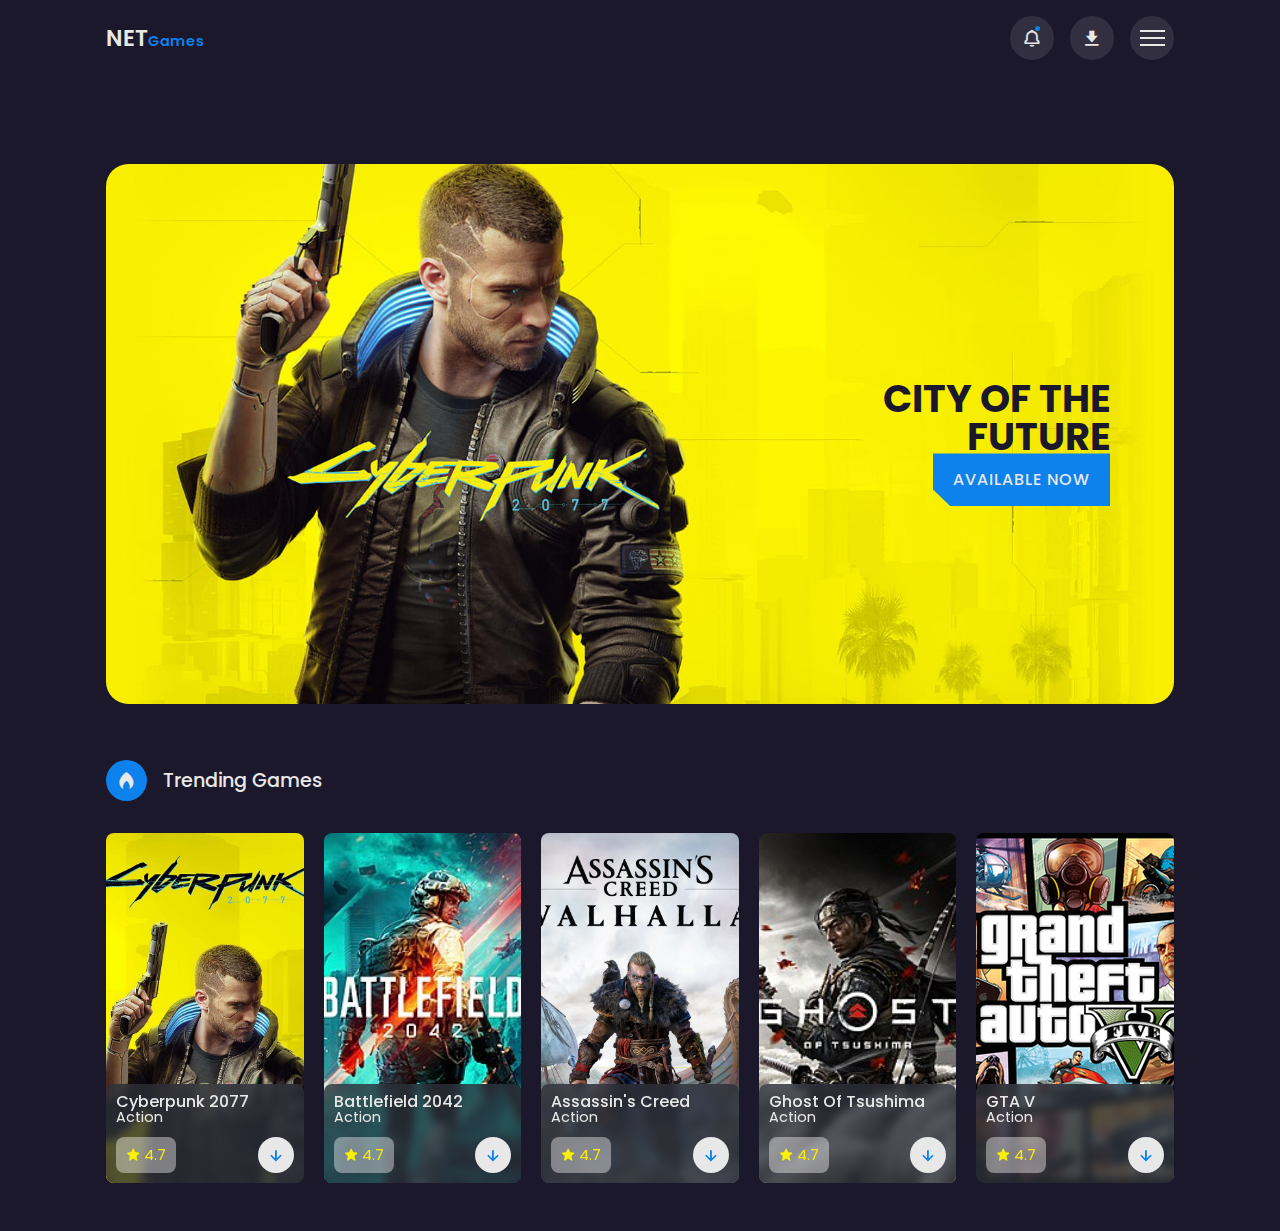
==== index.html @ 721a7709 "first" ====
<!DOCTYPE html>
<html lang="vi">

<head>
    <meta charset="UTF-8">
    <meta name="viewport" content="width=device-width, initial-scale=1.0">
    <!------------- TITLE --------------->
    <title>NETGames</title>

    <!------------- FAVICON  ------------->
    <link rel="shortcut icon" href="./img/favicon.png" type="image/x-icon">

    <!------------- BOX ICON ------------->
    <link href='https://unpkg.com/boxicons@2.1.4/css/boxicons.min.css' rel='stylesheet'>

    <!------------- RESET CSS ------------->
    <link rel="stylesheet" href="./style/reset.css">

    <!------------- STYLE --------------->
    <link rel="stylesheet" href="./style/style.css">
    <!-- SWIPER -->
    <link rel="stylesheet" href="./style/swiper-bundle.min.css">
</head>

<body>
    <!-------------start HEADER --------------->
    <header>
        <nav class="nav container">
            <!-- LOGO -->
            <a href="index.html" class="logo">NET<span>Games</span></a>

            <!-- NAV ICON -->
            <div class="nav-icon">
                <i class="bx bx-bell bx-tada" id="bell-icon"><span></span></i>
                <i class="bx bxs-download"></i>
                <div class="menu-icon">
                    <div class="line1"></div>
                    <div class="line2"></div>
                    <div class="line3"></div>
                </div>
            </div>

            <!-- MENU -->
            <div class="menu">
                <img src="./img/menu.png" alt="">

                <ul class="navbar">
                    <li><a href="#!">Home</a></li>
                    <li><a href="#home">Trending</a></li>
                    <li><a href="#new">New Games</a></li>
                    <li><a href="#action">Action Games</a></li>
                    <li><a href="#contact">Contact</a></li>
                </ul>
            </div>

            <div class="noti">
                <div class="noti_box">
                    <i class="bx bxs-check-circle"></i>
                    <p>Chuc mung, ban da tai game thanh cong</p>
                </div>
                <div class="noti_box noti_box--color">
                    <i class="bx bxs-x-circle"></i>
                    <p>Khong the thay doi</p>
                </div>
            </div>
        </nav>
    </header>
    <!-------------end HEADER --------------->

    <!-------------start HOME SECTION --------------->
    <section class="home container" id="home">
        <img src="img/home.png" alt="">

        <div class="home_text">
            <h1>CITY OF THE <br> FUTURE</h1>
            <a href="#!" class="btn">Available Now</a>
        </div>

    </section>
    <!-------------end HOME SECTION --------------->

    <!-------------start TRENDING SECTIOIN --------------->
    <section class="trending container" id="trending">
        <!-- HEADING -->
        <div class="heading">
            <i class="bx bxs-flame"></i>
            <h2>Trending Games</h2>
        </div>

        <!-- CONTENT -->
        <div class="trending_content swiper">
            <div class="swiper-wrapper">
                <!-- SLIDE 1 -->
                <div class="swiper-slide">
                    <div class="box">
                        <img src="img/trending1.webp" alt="">
                        <div class="box_text">
                            <h2>Cyberpunk 2077</h2>
                            <h3>Action</h3>
                            <div class="rating-download">
                                <div class="rating">
                                    <i class="bx bxs-star"></i>
                                    <span>4.7</span>
                                </div>
                                <a href="#" class="box-btn"><i class="bx bx-down-arrow-alt"></i></a>
                            </div>
                        </div>
                    </div>
                </div>

                <!-- SLIDE 2 -->
                <div class="swiper-slide">
                    <div class="box">
                        <img src="img/trending2.jpg" alt="">
                        <div class="box_text">
                            <h2>Battlefield 2042</h2>
                            <h3>Action</h3>
                            <div class="rating-download">
                                <div class="rating">
                                    <i class="bx bxs-star"></i>
                                    <span>4.7</span>
                                </div>
                                <a href="#" class="box-btn"><i class="bx bx-down-arrow-alt"></i></a>
                            </div>
                        </div>
                    </div>
                </div>

                <!-- SLIDE 3 -->
                <div class="swiper-slide">
                    <div class="box">
                        <img src="img/trending3.jpg" alt="">
                        <div class="box_text">
                            <h2>Assassin's Creed</h2>
                            <h3>Action</h3>
                            <div class="rating-download">
                                <div class="rating">
                                    <i class="bx bxs-star"></i>
                                    <span>4.7</span>
                                </div>
                                <a href="#" class="box-btn"><i class="bx bx-down-arrow-alt"></i></a>
                            </div>
                        </div>
                    </div>
                </div>

                <!-- SLIDE 4 -->
                <div class="swiper-slide">
                    <div class="box">
                        <img src="img/trending4.jpg" alt="">
                        <div class="box_text">
                            <h2>Ghost of Tsushima</h2>
                            <h3>Action</h3>
                            <div class="rating-download">
                                <div class="rating">
                                    <i class="bx bxs-star"></i>
                                    <span>4.7</span>
                                </div>
                                <a href="#" class="box-btn"><i class="bx bx-down-arrow-alt"></i></a>
                            </div>
                        </div>
                    </div>
                </div>

                <!-- SLIDE 5 -->
                <div class="swiper-slide">
                    <div class="box">
                        <img src="img/trending5.png" alt="">
                        <div class="box_text">
                            <h2>GTA V</h2>
                            <h3>Action</h3>
                            <div class="rating-download">
                                <div class="rating">
                                    <i class="bx bxs-star"></i>
                                    <span>4.7</span>
                                </div>
                                <a href="#" class="box-btn"><i class="bx bx-down-arrow-alt"></i></a>
                            </div>
                        </div>
                    </div>
                </div>

                <!-- SLIDE 6 -->
                <div class="swiper-slide">
                    <div class="box">
                        <img src="img/trending6.jpg" alt="">
                        <div class="box_text">
                            <h2>Dying Light 2</h2>
                            <h3>Action</h3>
                            <div class="rating-download">
                                <div class="rating">
                                    <i class="bx bxs-star"></i>
                                    <span>4.7</span>
                                </div>
                                <a href="#" class="box-btn"><i class="bx bx-down-arrow-alt"></i></a>
                            </div>
                        </div>
                    </div>
                </div>


                <!-- SLIDE 7 -->
                <div class="swiper-slide">
                    <div class="box">
                        <img src="img/trending7.png" alt="">
                        <div class="box_text">
                            <h2>Halo Infinite</h2>
                            <h3>Action</h3>
                            <div class="rating-download">
                                <div class="rating">
                                    <i class="bx bxs-star"></i>
                                    <span>4.7</span>
                                </div>
                                <a href="#" class="box-btn"><i class="bx bx-down-arrow-alt"></i></a>
                            </div>
                        </div>
                    </div>
                </div>

                <!-- SLIDE 8 -->
                <div class="swiper-slide">
                    <div class="box">
                        <img src="img/trending8.png" alt="">
                        <div class="box_text">
                            <h2>Resident Evil Village</h2>
                            <h3>Action</h3>
                            <div class="rating-download">
                                <div class="rating">
                                    <i class="bx bxs-star"></i>
                                    <span>4.7</span>
                                </div>
                                <a href="#" class="box-btn"><i class="bx bx-down-arrow-alt"></i></a>
                            </div>
                        </div>
                    </div>
                </div>
            </div>
        </div>
    </section>
    <!-------------end TRENDING SECTIOIN --------------->


    <!-------------start HEADER --------------->
    <!-------------start HEADER --------------->
    <!-------------start HEADER --------------->
    <!-------------start HEADER --------------->
    <!-------------start HEADER --------------->


    <!------------- SCRIPT --------------->
    <script src="./js/swiper-bundle.min.js"></script>
    <script src="./js/main.js"></script>
</body>

</html>
---- style/style.css ----
/*------------------------- FONT -------------------------*/
@import url('https://fonts.googleapis.com/css2?family=Poppins:wght@400;500;600;700&display=swap');

/*------------------------- VARIBLES -------------------------*/
:root {
    --main-color : #0d81ec;
    --dark-color : #1b182b;
    --light-color: #322f40;
    --text-color : hsl(0, 0%, 91%);
}

/*------------------------- ALL ELEMENTS -------------------------*/
* {
    font-family    : "Poppins", sans-serif;
    margin         : 0;
    padding        : 0;
    box-sizing     : border-box;
    outline        : none;
    border         : none;
    text-decoration: none;
    text-transform : capitalize;
    transition     : all 0.2s linear;
    transition     : width none;
}

html {
    overflow-x        : hidden;
    scroll-padding-top: 5rem;
    scroll-behavior   : smooth;
}

/* SELECTION (when user select text) */
::selection {
    color     : var(--text-color);
    background: var(--main-color);
}

/* IMAGE */
img {
    width: 100%;
}

body {
    color     : var(--text-color);
    background: var(--dark-color);

}

/* SECTION */
section {
    padding: 4rem 0 3rem;
}

/*------------------------- CONTAINER -------------------------*/
.container {
    max-width: 66.75rem;
    margin   : auto;
    width    : 100%;
}

/*------------------------- HEADER -------------------------*/
.header {
    position  : fixed;
    top       : 0;
    left      : 0;
    width     : 100%;
    background: var(--dark-color);
    z-index   : 100;
}

/*------------------------- NAV -------------------------*/
.nav {
    display        : flex;
    align-items    : center;
    justify-content: center;
    padding        : 1rem 0;
}

/* LOGO */
.logo {
    font-size     : 1.4rem;
    font-weight   : 600;
    color         : var(--text-color);
    text-transform: uppercase;
    margin        : 0 auto 0 0;
}

.logo span {
    color: var(--main-color);
}

/* NAV ICONS */
.nav-icon {
    display    : flex;
    align-items: center;
    column-gap : 1rem;
}

.nav-icon .bx {
    font-size       : 20px;
    height          : 44px;
    width           : 44px;
    display         : grid;
    place-items     : center;
    color           : var(--text-color);
    background-color: var(--light-color);
    border-radius   : 50%;
    cursor          : pointer;
}

#bell-icon {
    position: relative;
}

/* The dot icon when user have notification */
#bell-icon span {
    content   : '';
    position  : absolute;
    background: var(--main-color);

    width : 5px;
    height: 5px;
    top   : 10px;
    right : 14px;

    border-radius: 50%;

}

/* MENU ICON */
.menu-icon {
    display        : flex;
    flex-direction : column;
    align-items    : center;
    justify-content: center;
    row-gap        : 5px;
    height         : 44px;
    width          : 44px;
    border-radius  : 50%;
    background     : var(--light-color);
    cursor         : pointer;
    z-index        : 200;
    transition     : .3s;
}

.menu-icon div {
    display   : block;
    background: var(--text-color);
    height    : 2px;
    width     : 25px;
    transition: .3s;
}

/* X translate when user click menu icon */
.move .line1 {
    transform: rotate(-45deg) translate(-5px, 5px);
}

.move .line2 {
    opacity: 0;
}

.move .line3 {
    transform: rotate(45deg) translate(-5px, -5px);
}

/* MENU */
.menu {
    position       : fixed;
    left           : 0;
    top            : 0;
    width          : 100%;
    height         : 100vh;
    background     : rgba(0, 0, 14, .9);
    z-index        : 106;
    display        : flex;
    align-items    : center;
    justify-content: space-between;
    transform      : .5s;
    clip-path      : circle(0% at 100% 0%);
}

.menu.active {
    clip-path: circle(144% at 100% 0%);
}

.menu img {
    width: 700px;
}

.menu .navbar {
    display      : grid;
    row-gap      : 1rem;
    text-align   : right;
    padding-right: 2rem;
}

.menu .navbar a {
    font-size  : 1.6rem;
    font-weight: 500;
    color      : var(--text-color);
    transition : .2s;
}

.menu .navbar a:hover {
    border-bottom: 4px solid var(--main-color);
    font-size    : 1.8rem;
}

/* NOTIFICATION */
.noti {
    position     : absolute;
    top          : 10%;
    right        : 12rem;
    background   : var(--light-color);
    width        : 300px;
    height       : 350px;
    border-radius: .5rem;
    padding      : 10px;

    display       : flex;
    flex-direction: column;
    row-gap       : 1rem;

    clip-path: circle(0% at 100% 0%);
}

.noti.active {
    clip-path : circle(144% at 100% 0%);
    transition: .3s;
}

.noti_box {
    display      : flex;
    align-items  : baseline;
    column-gap   : 1rem;
    border-radius: .5rem;
    background   : var(--dark-color);
    padding      : 10px;
}

.noti_box .bx {
    color: #faf102;
}

.noti_box--color {
    background: hsl(0, 0%, 100%, .4);
}

.noti_box--color .bx {
    color: var(--main-color);
}

/*------------------------- HOME SECTION -------------------------*/
.home {
    position       : relative;
    min-height     : 540px;
    display        : flex;
    align-items    : center;
    justify-content: flex-end;
    margin-top     : 5rem;
}

.home img {
    position     : absolute;
    width        : 100%;
    height       : 100%;
    object-fit   : cover;
    border-radius: 1.4rem;
    z-index      : -1;
}

.home_text {
    padding-right: 4rem;
    text-align   : right;
}

.home_text h1 {
    font-size     : 2.4rem;
    text-transform: uppercase;
    color         : var(--dark-color);
    margin-bottom : 1rem;
}

.btn {
    background    : var(--main-color);
    padding       : 15px 20px;
    color         : var(--text-color);
    text-transform: uppercase;
    font-size     : 1rem;
    font-weight   : 500;
    letter-spacing: 1px;

    clip-path: polygon(0 0, 100% 0%, 100% 100%, 10% 100%, 0% 68%);
}

.btn:hover {
    background: var(--light-color);
    transition: .3s all linear;
}


/*------------------------- TRENDING SECTION -------------------------*/
/* HEADING */
.heading {
    display      : flex;
    align-items  : center;
    column-gap   : 1rem;
    margin-bottom: 2rem;
}

.heading .bx {
    font-size    : 1.313rem;
    color        : var(--text-color);
    background   : var(--main-color);
    padding      : 10px;
    border-radius: 5rem;
}

.heading h2 {
    font-size  : 1.2rem;
    font-weight: 500;
}

/* CONTENT */
.box {
    position     : relative;
    width        : 100%;
    height       : 350px;
    border-radius: .5rem;
}

.box img {
    width        : 100%;
    height       : 100%;
    object-fit   : cover;
    border-radius: .5rem;
}

.box_text {
    position: absolute;
    right   : 0;
    left    : 0;
    bottom  : 0;
    padding : 10px;
    background: hsl(227, 14%, 20%, .8);
    backdrop-filter: blur(4px);
    border-radius: .5rem;
}

.box_text h2 {
    font-size: 1rem;
    font-weight: 500;
}

.box_text h3 {
    font-size: .9rem;
    font-weight: 400;
    margin-bottom: .8rem;
}

.rating-download {
    display: flex;
    justify-content: space-between;
}

.rating {
    display: flex;
    align-items: center;
    column-gap: 4px;
    background: hsl(0, 0%, 100%, .4);
    padding: 4px 10px;
    border-radius: .5rem;
}

.rating .bx, span {
    color: #faf102;
    font-size: 0.9rem;
}

.box-btn .bx {
    padding: 8px;
    background-color: var(--text-color);
    border-radius: 5rem;
    color: var(--main-color);
    font-weight: 400;   
    font-size: 1.25rem;
}

.box-btn .bx:hover {
    background-color: var(--dark-color);
}

/*-------------------------  -------------------------*/
/*-------------------------  -------------------------*/
/*-------------------------  -------------------------*/
/*-------------------------  -------------------------*/
/*-------------------------  -------------------------*/
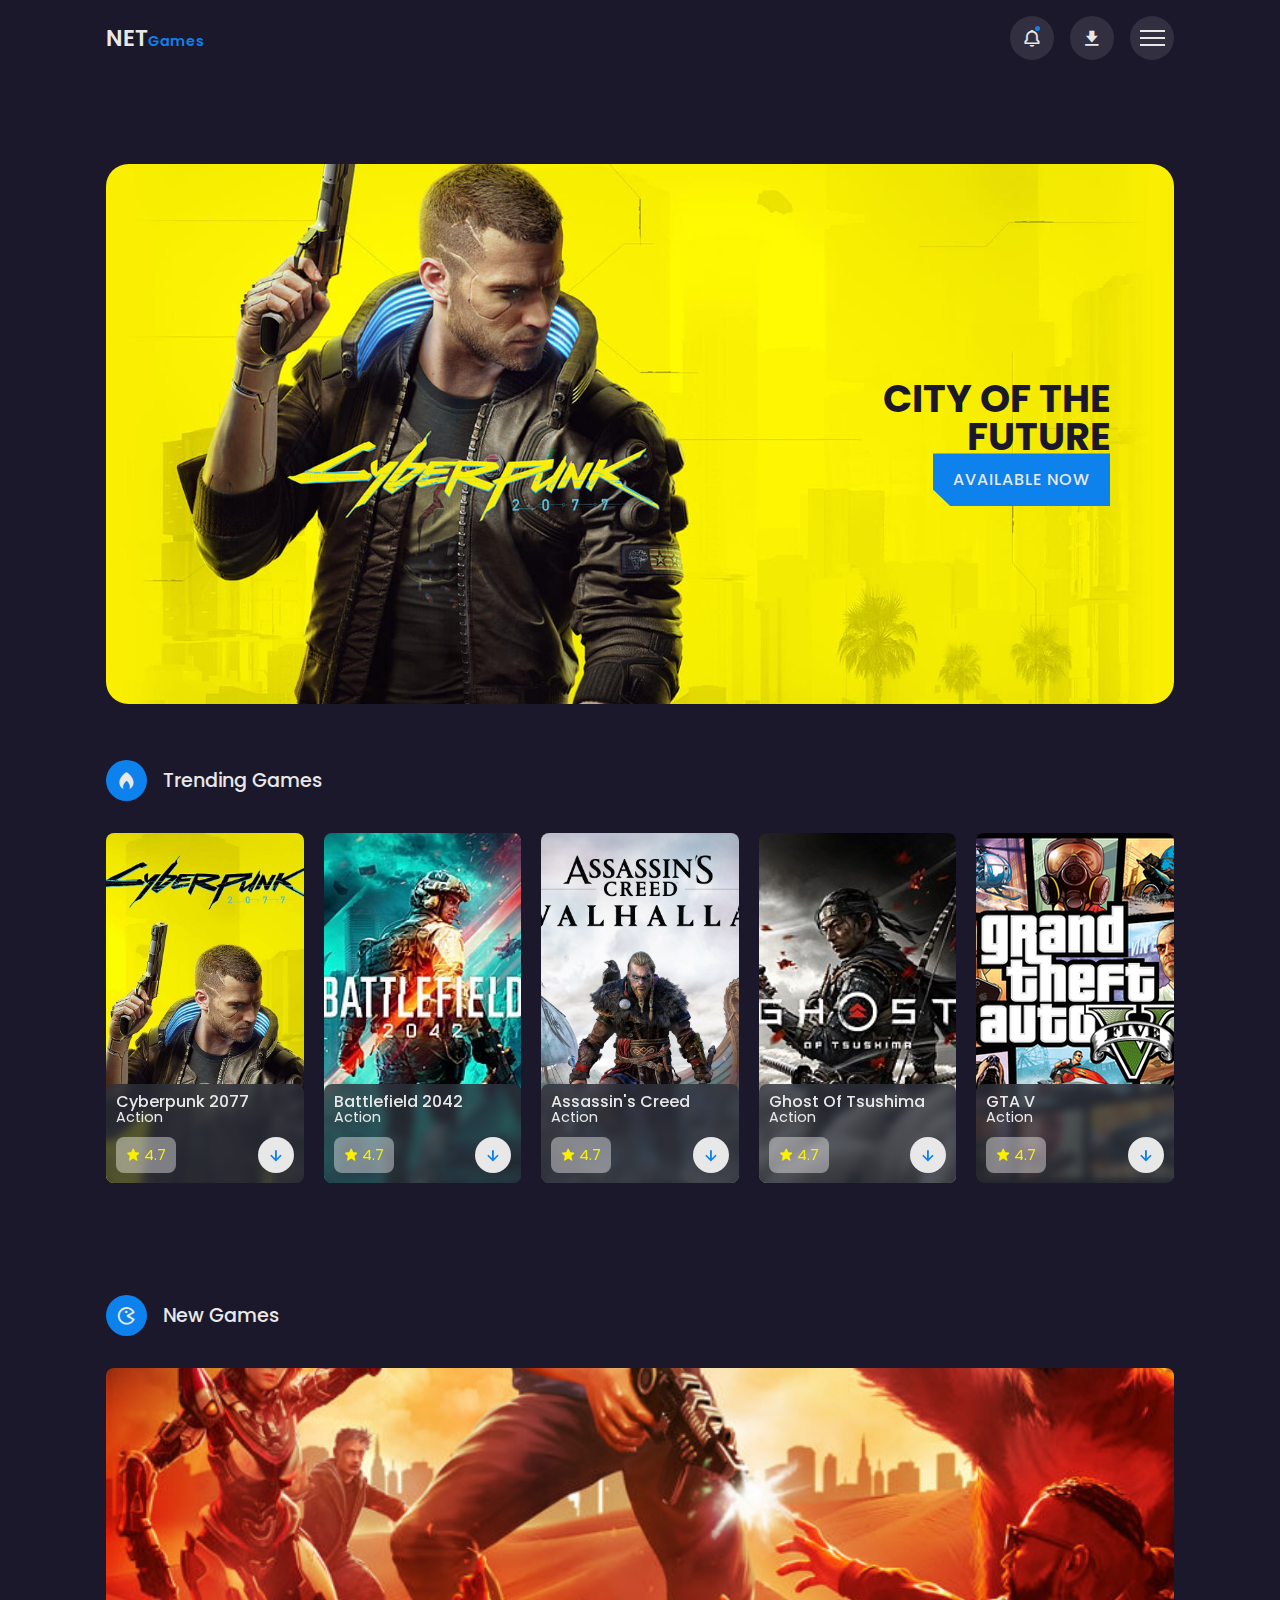
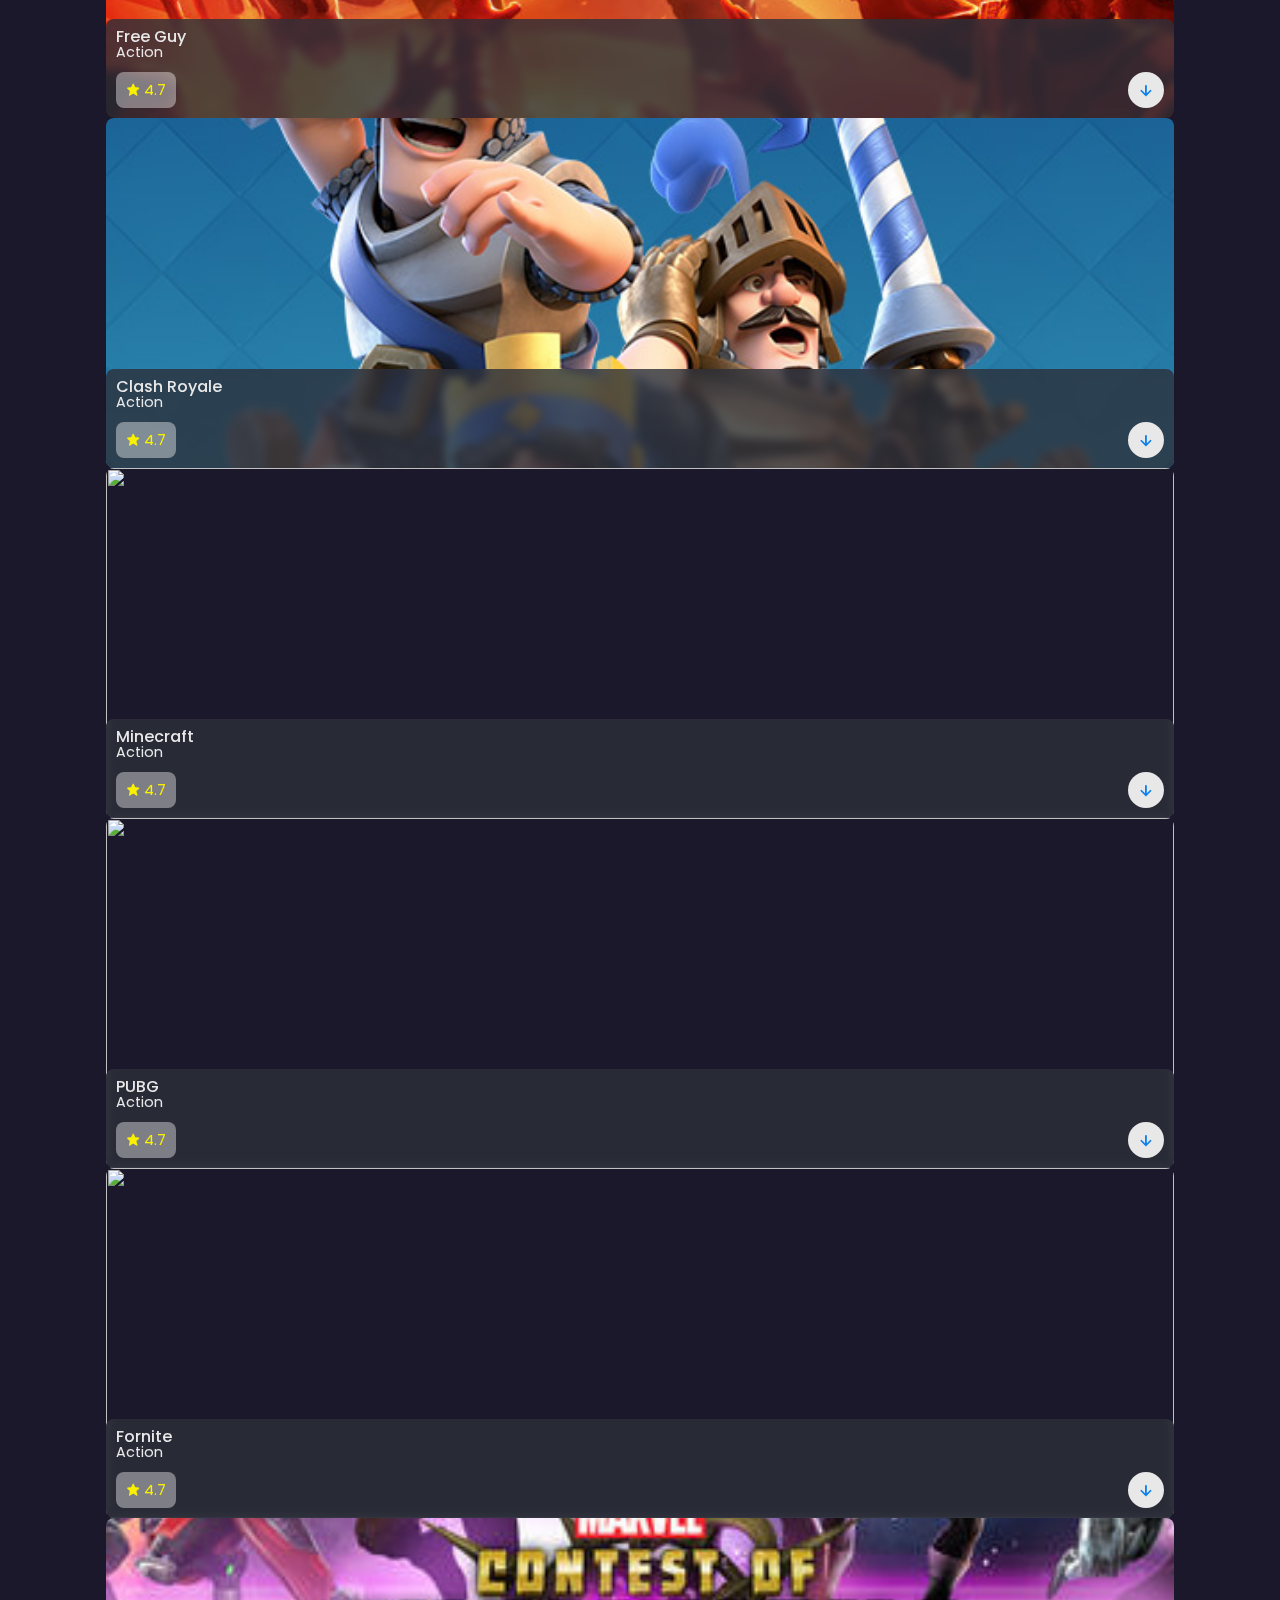
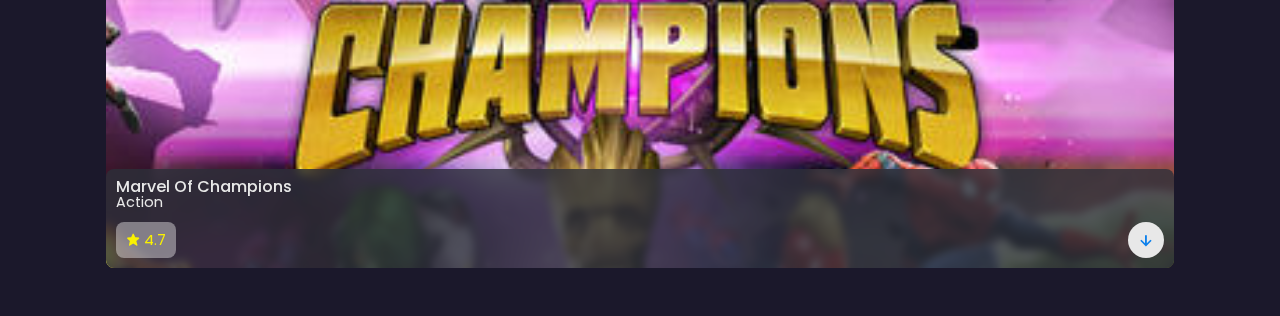
==== commit 6b3dc6eb: "Update index.html" ====
--- a/index.html
+++ b/index.html
@@ -2,24 +2,24 @@
 <html lang="vi">
 
 <head>
-    <meta charset="UTF-8">
-    <meta name="viewport" content="width=device-width, initial-scale=1.0">
+    <meta charset="UTF-8" />
+    <meta name="viewport" content="width=device-width, initial-scale=1.0" />
     <!------------- TITLE --------------->
     <title>NETGames</title>
 
     <!------------- FAVICON  ------------->
-    <link rel="shortcut icon" href="./img/favicon.png" type="image/x-icon">
+    <link rel="shortcut icon" href="./img/favicon.png" type="image/x-icon" />
 
     <!------------- BOX ICON ------------->
-    <link href='https://unpkg.com/boxicons@2.1.4/css/boxicons.min.css' rel='stylesheet'>
+    <link href="https://unpkg.com/boxicons@2.1.4/css/boxicons.min.css" rel="stylesheet" />
 
     <!------------- RESET CSS ------------->
-    <link rel="stylesheet" href="./style/reset.css">
+    <link rel="stylesheet" href="./style/reset.css" />
 
     <!------------- STYLE --------------->
-    <link rel="stylesheet" href="./style/style.css">
+    <link rel="stylesheet" href="./style/style.css" />
     <!-- SWIPER -->
-    <link rel="stylesheet" href="./style/swiper-bundle.min.css">
+    <link rel="stylesheet" href="./style/swiper-bundle.min.css" />
 </head>
 
 <body>
@@ -42,7 +42,7 @@
 
             <!-- MENU -->
             <div class="menu">
-                <img src="./img/menu.png" alt="">
+                <img src="./img/menu.png" alt="" />
 
                 <ul class="navbar">
                     <li><a href="#!">Home</a></li>
@@ -69,13 +69,15 @@
 
     <!-------------start HOME SECTION --------------->
     <section class="home container" id="home">
-        <img src="img/home.png" alt="">
+        <img src="img/home.png" alt="" />
 
         <div class="home_text">
-            <h1>CITY OF THE <br> FUTURE</h1>
+            <h1>
+                CITY OF THE <br />
+                FUTURE
+            </h1>
             <a href="#!" class="btn">Available Now</a>
         </div>
-
     </section>
     <!-------------end HOME SECTION --------------->
 
@@ -93,7 +95,7 @@
                 <!-- SLIDE 1 -->
                 <div class="swiper-slide">
                     <div class="box">
-                        <img src="img/trending1.webp" alt="">
+                        <img src="img/trending1.webp" alt="" />
                         <div class="box_text">
                             <h2>Cyberpunk 2077</h2>
                             <h3>Action</h3>
@@ -111,7 +113,7 @@
                 <!-- SLIDE 2 -->
                 <div class="swiper-slide">
                     <div class="box">
-                        <img src="img/trending2.jpg" alt="">
+                        <img src="img/trending2.jpg" alt="" />
                         <div class="box_text">
                             <h2>Battlefield 2042</h2>
                             <h3>Action</h3>
@@ -129,7 +131,7 @@
                 <!-- SLIDE 3 -->
                 <div class="swiper-slide">
                     <div class="box">
-                        <img src="img/trending3.jpg" alt="">
+                        <img src="img/trending3.jpg" alt="" />
                         <div class="box_text">
                             <h2>Assassin's Creed</h2>
                             <h3>Action</h3>
@@ -147,7 +149,7 @@
                 <!-- SLIDE 4 -->
                 <div class="swiper-slide">
                     <div class="box">
-                        <img src="img/trending4.jpg" alt="">
+                        <img src="img/trending4.jpg" alt="" />
                         <div class="box_text">
                             <h2>Ghost of Tsushima</h2>
                             <h3>Action</h3>
@@ -165,7 +167,7 @@
                 <!-- SLIDE 5 -->
                 <div class="swiper-slide">
                     <div class="box">
-                        <img src="img/trending5.png" alt="">
+                        <img src="img/trending5.png" alt="" />
                         <div class="box_text">
                             <h2>GTA V</h2>
                             <h3>Action</h3>
@@ -183,7 +185,7 @@
                 <!-- SLIDE 6 -->
                 <div class="swiper-slide">
                     <div class="box">
-                        <img src="img/trending6.jpg" alt="">
+                        <img src="img/trending6.jpg" alt="" />
                         <div class="box_text">
                             <h2>Dying Light 2</h2>
                             <h3>Action</h3>
@@ -198,11 +200,10 @@
                     </div>
                 </div>
 
-
                 <!-- SLIDE 7 -->
                 <div class="swiper-slide">
                     <div class="box">
-                        <img src="img/trending7.png" alt="">
+                        <img src="img/trending7.png" alt="" />
                         <div class="box_text">
                             <h2>Halo Infinite</h2>
                             <h3>Action</h3>
@@ -220,7 +221,7 @@
                 <!-- SLIDE 8 -->
                 <div class="swiper-slide">
                     <div class="box">
-                        <img src="img/trending8.png" alt="">
+                        <img src="img/trending8.png" alt="" />
                         <div class="box_text">
                             <h2>Resident Evil Village</h2>
                             <h3>Action</h3>
@@ -237,15 +238,114 @@
             </div>
         </div>
     </section>
+
     <!-------------end TRENDING SECTIOIN --------------->
-
-
-    <!-------------start HEADER --------------->
-    <!-------------start HEADER --------------->
-    <!-------------start HEADER --------------->
-    <!-------------start HEADER --------------->
-    <!-------------start HEADER --------------->
-
+    <!-------------start NEW GAMES SECTION --------------->
+    <section class="new container" id="new">
+        <div class="heading">
+            <i class="bx bx-game"></i>
+            <h2>New Games</h2>
+        </div>
+
+        <div class="new-content">
+            <!-- Box 3 -->
+            <div class="box">
+                <img src="img/new3.jpg" alt="" />
+                <div class="box_text">
+                    <h2>Free Guy</h2>
+                    <h3>Action</h3>
+                    <div class="rating-download">
+                        <div class="rating">
+                            <i class="bx bxs-star"></i>
+                            <span>4.7</span>
+                        </div>
+                        <a href="#" class="box-btn"><i class="bx bx-down-arrow-alt"></i></a>
+                    </div>
+                </div>
+            </div>
+            <!-- Box 4 -->
+            <div class="box">
+                <img src="img/new4.jpg" alt="" />
+                <div class="box_text">
+                    <h2>Clash Royale</h2>
+                    <h3>Action</h3>
+                    <div class="rating-download">
+                        <div class="rating">
+                            <i class="bx bxs-star"></i>
+                            <span>4.7</span>
+                        </div>
+                        <a href="#" class="box-btn"><i class="bx bx-down-arrow-alt"></i></a>
+                    </div>
+                </div>
+            </div>
+            <!-- Box 5 -->
+            <div class="box">
+                <img src="img/new5.jpg" alt="" />
+                <div class="box_text">
+                    <h2>Minecraft</h2>
+                    <h3>Action</h3>
+                    <div class="rating-download">
+                        <div class="rating">
+                            <i class="bx bxs-star"></i>
+                            <span>4.7</span>
+                        </div>
+                        <a href="#" class="box-btn"><i class="bx bx-down-arrow-alt"></i></a>
+                    </div>
+                </div>
+            </div>
+            <!-- Box 6 -->
+            <div class="box">
+                <img src="img/new6.jpg" alt="" />
+                <div class="box_text">
+                    <h2>PUBG</h2>
+                    <h3>Action</h3>
+                    <div class="rating-download">
+                        <div class="rating">
+                            <i class="bx bxs-star"></i>
+                            <span>4.7</span>
+                        </div>
+                        <a href="#" class="box-btn"><i class="bx bx-down-arrow-alt"></i></a>
+                    </div>
+                </div>
+            </div>
+            <!-- Box 7 -->
+            <div class="box">
+                <img src="img/new7.jpg" alt="" />
+                <div class="box_text">
+                    <h2>Fornite</h2>
+                    <h3>Action</h3>
+                    <div class="rating-download">
+                        <div class="rating">
+                            <i class="bx bxs-star"></i>
+                            <span>4.7</span>
+                        </div>
+                        <a href="#" class="box-btn"><i class="bx bx-down-arrow-alt"></i></a>
+                    </div>
+                </div>
+            </div>
+            <!-- Box 8 -->
+            <div class="box">
+                <img src="img/new8.jpg" alt="" />
+                <div class="box_text">
+                    <h2>Marvel of Champions</h2>
+                    <h3>Action</h3>
+                    <div class="rating-download">
+                        <div class="rating">
+                            <i class="bx bxs-star"></i>
+                            <span>4.7</span>
+                        </div>
+                        <a href="#" class="box-btn"><i class="bx bx-down-arrow-alt"></i></a>
+                    </div>
+                </div>
+            </div>
+        </div>
+    </section>
+
+    <!-------------start HEADER --------------->
+    <!-------------start HEADER --------------->
+    <!-------------start HEADER --------------->
+    <!-------------start HEADER --------------->
+    <!-------------start HEADER --------------->
 
     <!------------- SCRIPT --------------->
     <script src="./js/swiper-bundle.min.js"></script>
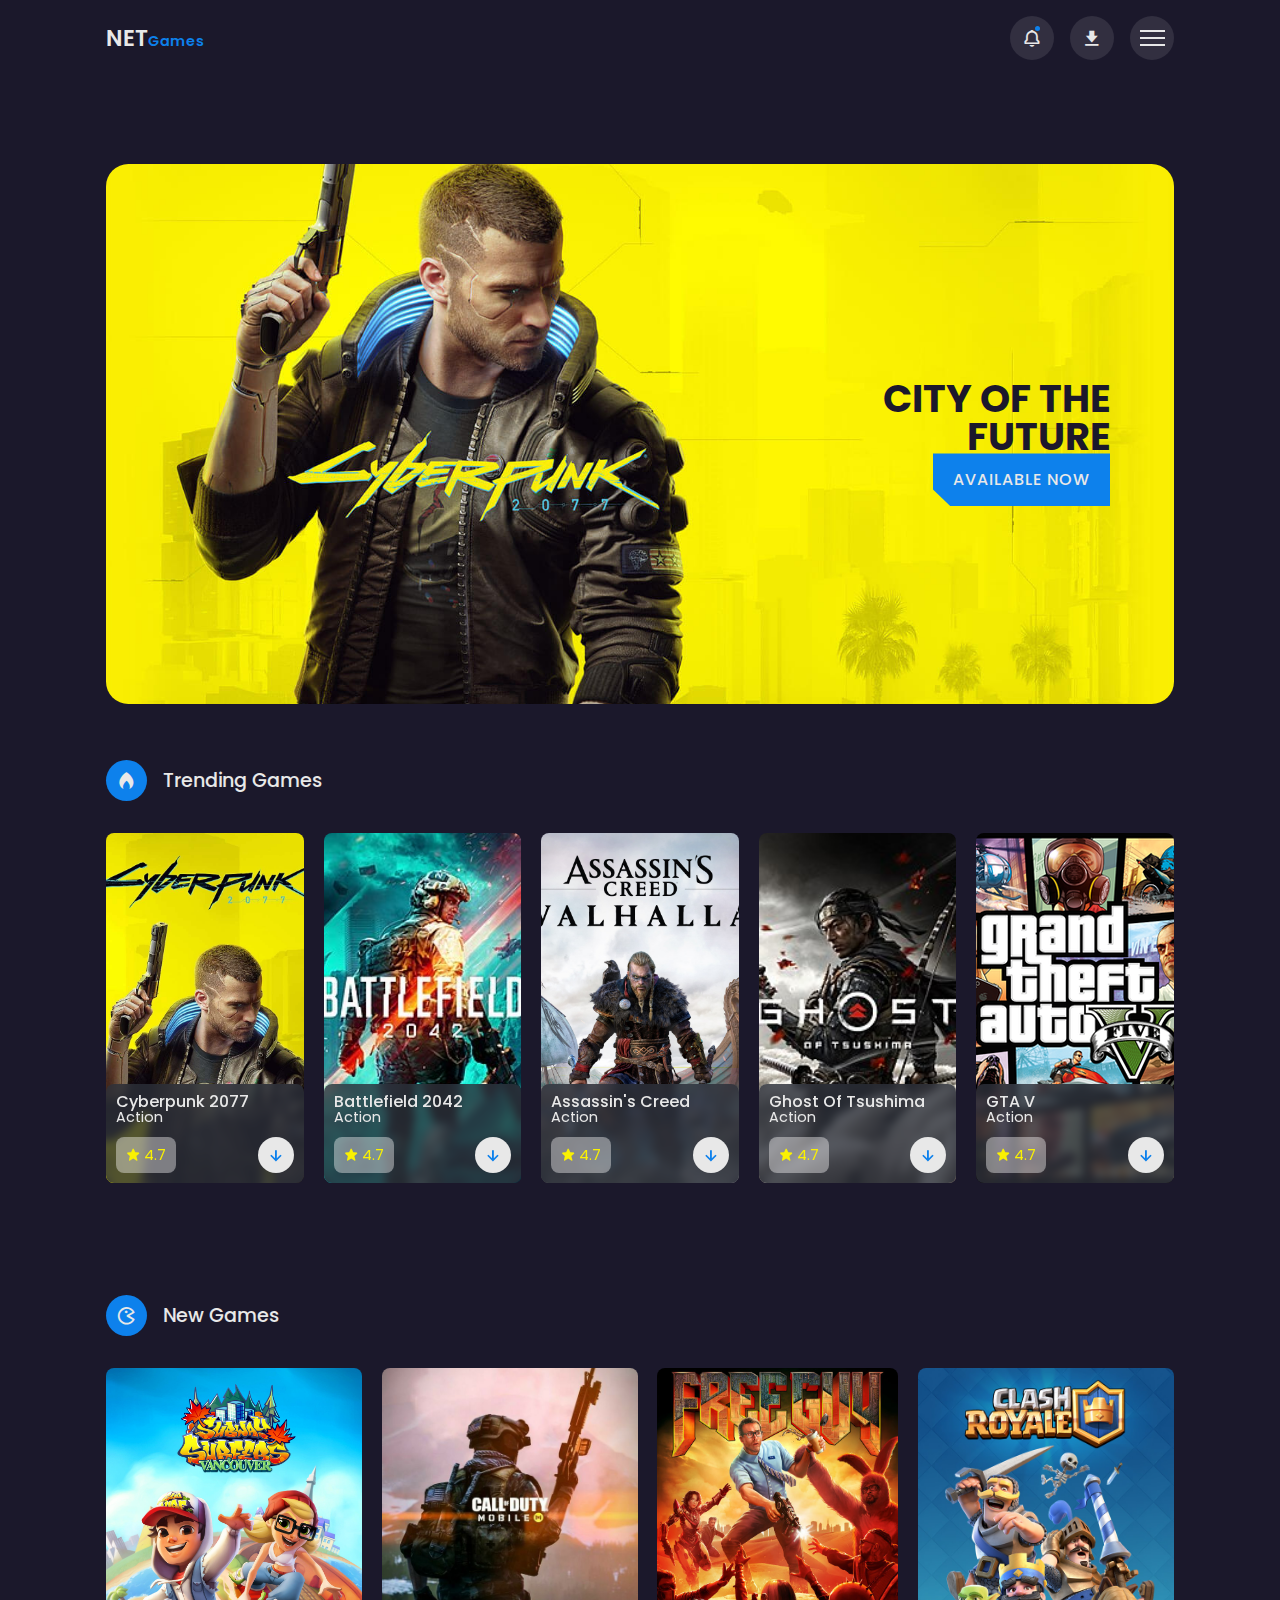
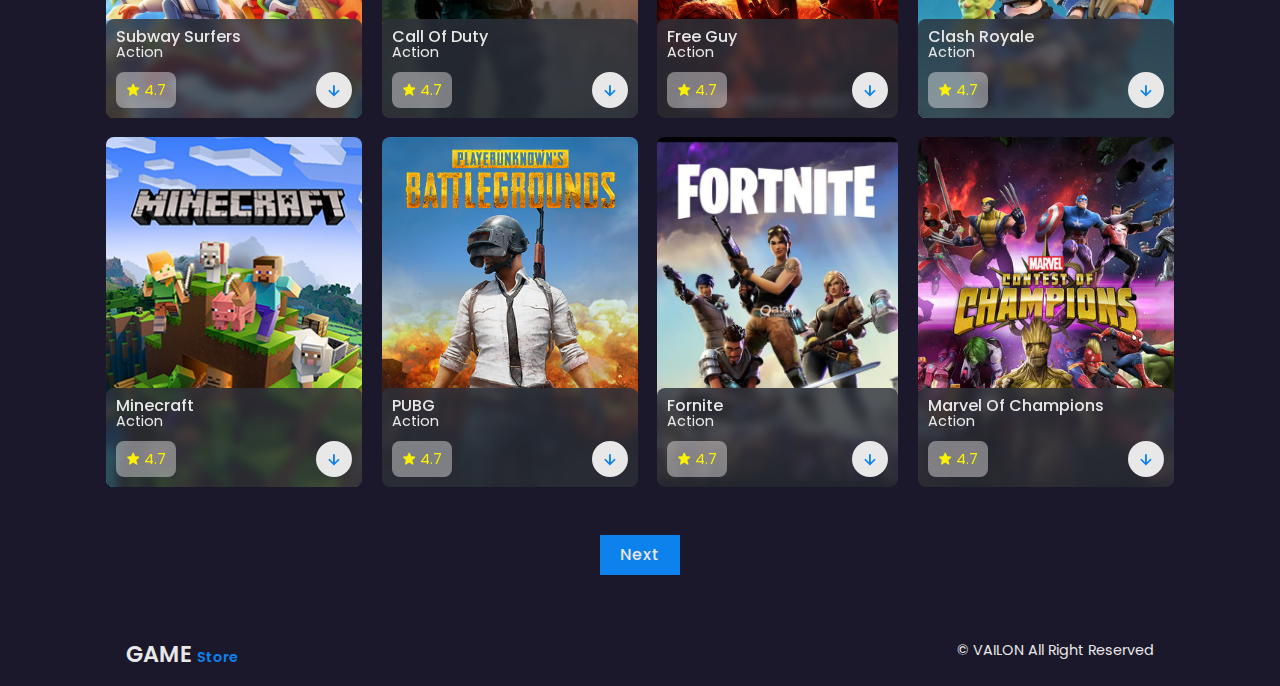
==== commit d3f819d5: "update" ====
--- a/index.html
+++ b/index.html
@@ -1,7 +1,6 @@
 <!DOCTYPE html>
 <html lang="vi">
-
-<head>
+  <head>
     <meta charset="UTF-8" />
     <meta name="viewport" content="width=device-width, initial-scale=1.0" />
     <!------------- TITLE --------------->
@@ -11,7 +10,10 @@
     <link rel="shortcut icon" href="./img/favicon.png" type="image/x-icon" />
 
     <!------------- BOX ICON ------------->
-    <link href="https://unpkg.com/boxicons@2.1.4/css/boxicons.min.css" rel="stylesheet" />
+    <link
+      href="https://unpkg.com/boxicons@2.1.4/css/boxicons.min.css"
+      rel="stylesheet"
+    />
 
     <!------------- RESET CSS ------------->
     <link rel="stylesheet" href="./style/reset.css" />
@@ -20,327 +22,400 @@
     <link rel="stylesheet" href="./style/style.css" />
     <!-- SWIPER -->
     <link rel="stylesheet" href="./style/swiper-bundle.min.css" />
-</head>
-
-<body>
-    <!-------------start HEADER --------------->
+  </head>
+
+  <body>
+    <!-------------start HEADER --------------->
+    <div class="progress">
+        <div class="progress-bar" id="scroll-bar">
+            
+        </div>
+    </div>
     <header>
-        <nav class="nav container">
-            <!-- LOGO -->
-            <a href="index.html" class="logo">NET<span>Games</span></a>
-
-            <!-- NAV ICON -->
-            <div class="nav-icon">
-                <i class="bx bx-bell bx-tada" id="bell-icon"><span></span></i>
-                <i class="bx bxs-download"></i>
-                <div class="menu-icon">
-                    <div class="line1"></div>
-                    <div class="line2"></div>
-                    <div class="line3"></div>
-                </div>
-            </div>
-
-            <!-- MENU -->
-            <div class="menu">
-                <img src="./img/menu.png" alt="" />
-
-                <ul class="navbar">
-                    <li><a href="#!">Home</a></li>
-                    <li><a href="#home">Trending</a></li>
-                    <li><a href="#new">New Games</a></li>
-                    <li><a href="#action">Action Games</a></li>
-                    <li><a href="#contact">Contact</a></li>
-                </ul>
-            </div>
-
-            <div class="noti">
-                <div class="noti_box">
-                    <i class="bx bxs-check-circle"></i>
-                    <p>Chuc mung, ban da tai game thanh cong</p>
-                </div>
-                <div class="noti_box noti_box--color">
-                    <i class="bx bxs-x-circle"></i>
-                    <p>Khong the thay doi</p>
-                </div>
-            </div>
-        </nav>
+      <nav class="nav container">
+        <!-- LOGO -->
+        <a href="index.html" class="logo">NET<span>Games</span></a>
+
+        <!-- NAV ICON -->
+        <div class="nav-icon">
+          <i class="bx bx-bell bx-tada" id="bell-icon"><span></span></i>
+          <i class="bx bxs-download"></i>
+          <div class="menu-icon">
+            <div class="line1"></div>
+            <div class="line2"></div>
+            <div class="line3"></div>
+          </div>
+        </div>
+
+        <!-- MENU -->
+        <div class="menu">
+          <img src="./img/menu.png" alt="" />
+
+          <ul class="navbar">
+            <li><a href="#!">Home</a></li>
+            <li><a href="#home">Trending</a></li>
+            <li><a href="#new">New Games</a></li>
+            <li><a href="#action">Action Games</a></li>
+            <li><a href="#contact">Contact</a></li>
+          </ul>
+        </div>
+
+        <div class="noti">
+          <div class="noti_box">
+            <i class="bx bxs-check-circle"></i>
+            <p>Chuc mung, ban da tai game thanh cong</p>
+          </div>
+          <div class="noti_box noti_box--color">
+            <i class="bx bxs-x-circle"></i>
+            <p>Khong the thay doi</p>
+          </div>
+        </div>
+      </nav>
     </header>
     <!-------------end HEADER --------------->
 
     <!-------------start HOME SECTION --------------->
     <section class="home container" id="home">
-        <img src="img/home.png" alt="" />
-
-        <div class="home_text">
-            <h1>
-                CITY OF THE <br />
-                FUTURE
-            </h1>
-            <a href="#!" class="btn">Available Now</a>
-        </div>
+      <img src="img/home.png" alt="" />
+
+      <div class="home_text">
+        <h1>
+          CITY OF THE <br />
+          FUTURE
+        </h1>
+        <a href="#!" class="btn">Available Now</a>
+      </div>
     </section>
     <!-------------end HOME SECTION --------------->
 
     <!-------------start TRENDING SECTIOIN --------------->
     <section class="trending container" id="trending">
-        <!-- HEADING -->
-        <div class="heading">
-            <i class="bx bxs-flame"></i>
-            <h2>Trending Games</h2>
-        </div>
-
-        <!-- CONTENT -->
-        <div class="trending_content swiper">
-            <div class="swiper-wrapper">
-                <!-- SLIDE 1 -->
-                <div class="swiper-slide">
-                    <div class="box">
-                        <img src="img/trending1.webp" alt="" />
-                        <div class="box_text">
-                            <h2>Cyberpunk 2077</h2>
-                            <h3>Action</h3>
-                            <div class="rating-download">
-                                <div class="rating">
-                                    <i class="bx bxs-star"></i>
-                                    <span>4.7</span>
-                                </div>
-                                <a href="#" class="box-btn"><i class="bx bx-down-arrow-alt"></i></a>
-                            </div>
-                        </div>
-                    </div>
-                </div>
-
-                <!-- SLIDE 2 -->
-                <div class="swiper-slide">
-                    <div class="box">
-                        <img src="img/trending2.jpg" alt="" />
-                        <div class="box_text">
-                            <h2>Battlefield 2042</h2>
-                            <h3>Action</h3>
-                            <div class="rating-download">
-                                <div class="rating">
-                                    <i class="bx bxs-star"></i>
-                                    <span>4.7</span>
-                                </div>
-                                <a href="#" class="box-btn"><i class="bx bx-down-arrow-alt"></i></a>
-                            </div>
-                        </div>
-                    </div>
-                </div>
-
-                <!-- SLIDE 3 -->
-                <div class="swiper-slide">
-                    <div class="box">
-                        <img src="img/trending3.jpg" alt="" />
-                        <div class="box_text">
-                            <h2>Assassin's Creed</h2>
-                            <h3>Action</h3>
-                            <div class="rating-download">
-                                <div class="rating">
-                                    <i class="bx bxs-star"></i>
-                                    <span>4.7</span>
-                                </div>
-                                <a href="#" class="box-btn"><i class="bx bx-down-arrow-alt"></i></a>
-                            </div>
-                        </div>
-                    </div>
-                </div>
-
-                <!-- SLIDE 4 -->
-                <div class="swiper-slide">
-                    <div class="box">
-                        <img src="img/trending4.jpg" alt="" />
-                        <div class="box_text">
-                            <h2>Ghost of Tsushima</h2>
-                            <h3>Action</h3>
-                            <div class="rating-download">
-                                <div class="rating">
-                                    <i class="bx bxs-star"></i>
-                                    <span>4.7</span>
-                                </div>
-                                <a href="#" class="box-btn"><i class="bx bx-down-arrow-alt"></i></a>
-                            </div>
-                        </div>
-                    </div>
-                </div>
-
-                <!-- SLIDE 5 -->
-                <div class="swiper-slide">
-                    <div class="box">
-                        <img src="img/trending5.png" alt="" />
-                        <div class="box_text">
-                            <h2>GTA V</h2>
-                            <h3>Action</h3>
-                            <div class="rating-download">
-                                <div class="rating">
-                                    <i class="bx bxs-star"></i>
-                                    <span>4.7</span>
-                                </div>
-                                <a href="#" class="box-btn"><i class="bx bx-down-arrow-alt"></i></a>
-                            </div>
-                        </div>
-                    </div>
-                </div>
-
-                <!-- SLIDE 6 -->
-                <div class="swiper-slide">
-                    <div class="box">
-                        <img src="img/trending6.jpg" alt="" />
-                        <div class="box_text">
-                            <h2>Dying Light 2</h2>
-                            <h3>Action</h3>
-                            <div class="rating-download">
-                                <div class="rating">
-                                    <i class="bx bxs-star"></i>
-                                    <span>4.7</span>
-                                </div>
-                                <a href="#" class="box-btn"><i class="bx bx-down-arrow-alt"></i></a>
-                            </div>
-                        </div>
-                    </div>
-                </div>
-
-                <!-- SLIDE 7 -->
-                <div class="swiper-slide">
-                    <div class="box">
-                        <img src="img/trending7.png" alt="" />
-                        <div class="box_text">
-                            <h2>Halo Infinite</h2>
-                            <h3>Action</h3>
-                            <div class="rating-download">
-                                <div class="rating">
-                                    <i class="bx bxs-star"></i>
-                                    <span>4.7</span>
-                                </div>
-                                <a href="#" class="box-btn"><i class="bx bx-down-arrow-alt"></i></a>
-                            </div>
-                        </div>
-                    </div>
-                </div>
-
-                <!-- SLIDE 8 -->
-                <div class="swiper-slide">
-                    <div class="box">
-                        <img src="img/trending8.png" alt="" />
-                        <div class="box_text">
-                            <h2>Resident Evil Village</h2>
-                            <h3>Action</h3>
-                            <div class="rating-download">
-                                <div class="rating">
-                                    <i class="bx bxs-star"></i>
-                                    <span>4.7</span>
-                                </div>
-                                <a href="#" class="box-btn"><i class="bx bx-down-arrow-alt"></i></a>
-                            </div>
-                        </div>
-                    </div>
-                </div>
-            </div>
-        </div>
+      <!-- HEADING -->
+      <div class="heading">
+        <i class="bx bxs-flame"></i>
+        <h2>Trending Games</h2>
+      </div>
+
+      <!-- CONTENT -->
+      <div class="trending_content swiper">
+        <div class="swiper-wrapper">
+          <!-- SLIDE 1 -->
+          <div class="swiper-slide">
+            <div class="box">
+              <img src="img/trending1.webp" alt="" />
+              <div class="box_text">
+                <h2>Cyberpunk 2077</h2>
+                <h3>Action</h3>
+                <div class="rating-download">
+                  <div class="rating">
+                    <i class="bx bxs-star"></i>
+                    <span>4.7</span>
+                  </div>
+                  <a href="#" class="box-btn"
+                    ><i class="bx bx-down-arrow-alt"></i
+                  ></a>
+                </div>
+              </div>
+            </div>
+          </div>
+
+          <!-- SLIDE 2 -->
+          <div class="swiper-slide">
+            <div class="box">
+              <img src="img/trending2.jpg" alt="" />
+              <div class="box_text">
+                <h2>Battlefield 2042</h2>
+                <h3>Action</h3>
+                <div class="rating-download">
+                  <div class="rating">
+                    <i class="bx bxs-star"></i>
+                    <span>4.7</span>
+                  </div>
+                  <a href="#" class="box-btn"
+                    ><i class="bx bx-down-arrow-alt"></i
+                  ></a>
+                </div>
+              </div>
+            </div>
+          </div>
+
+          <!-- SLIDE 3 -->
+          <div class="swiper-slide">
+            <div class="box">
+              <img src="img/trending3.jpg" alt="" />
+              <div class="box_text">
+                <h2>Assassin's Creed</h2>
+                <h3>Action</h3>
+                <div class="rating-download">
+                  <div class="rating">
+                    <i class="bx bxs-star"></i>
+                    <span>4.7</span>
+                  </div>
+                  <a href="#" class="box-btn"
+                    ><i class="bx bx-down-arrow-alt"></i
+                  ></a>
+                </div>
+              </div>
+            </div>
+          </div>
+
+          <!-- SLIDE 4 -->
+          <div class="swiper-slide">
+            <div class="box">
+              <img src="img/trending4.jpg" alt="" />
+              <div class="box_text">
+                <h2>Ghost of Tsushima</h2>
+                <h3>Action</h3>
+                <div class="rating-download">
+                  <div class="rating">
+                    <i class="bx bxs-star"></i>
+                    <span>4.7</span>
+                  </div>
+                  <a href="#" class="box-btn"
+                    ><i class="bx bx-down-arrow-alt"></i
+                  ></a>
+                </div>
+              </div>
+            </div>
+          </div>
+
+          <!-- SLIDE 5 -->
+          <div class="swiper-slide">
+            <div class="box">
+              <img src="img/trending5.png" alt="" />
+              <div class="box_text">
+                <h2>GTA V</h2>
+                <h3>Action</h3>
+                <div class="rating-download">
+                  <div class="rating">
+                    <i class="bx bxs-star"></i>
+                    <span>4.7</span>
+                  </div>
+                  <a href="#" class="box-btn"
+                    ><i class="bx bx-down-arrow-alt"></i
+                  ></a>
+                </div>
+              </div>
+            </div>
+          </div>
+
+          <!-- SLIDE 6 -->
+          <div class="swiper-slide">
+            <div class="box">
+              <img src="img/trending6.jpg" alt="" />
+              <div class="box_text">
+                <h2>Dying Light 2</h2>
+                <h3>Action</h3>
+                <div class="rating-download">
+                  <div class="rating">
+                    <i class="bx bxs-star"></i>
+                    <span>4.7</span>
+                  </div>
+                  <a href="#" class="box-btn"
+                    ><i class="bx bx-down-arrow-alt"></i
+                  ></a>
+                </div>
+              </div>
+            </div>
+          </div>
+
+          <!-- SLIDE 7 -->
+          <div class="swiper-slide">
+            <div class="box">
+              <img src="img/trending7.png" alt="" />
+              <div class="box_text">
+                <h2>Halo Infinite</h2>
+                <h3>Action</h3>
+                <div class="rating-download">
+                  <div class="rating">
+                    <i class="bx bxs-star"></i>
+                    <span>4.7</span>
+                  </div>
+                  <a href="#" class="box-btn"
+                    ><i class="bx bx-down-arrow-alt"></i
+                  ></a>
+                </div>
+              </div>
+            </div>
+          </div>
+
+          <!-- SLIDE 8 -->
+          <div class="swiper-slide">
+            <div class="box">
+              <img src="img/trending8.png" alt="" />
+              <div class="box_text">
+                <h2>Resident Evil Village</h2>
+                <h3>Action</h3>
+                <div class="rating-download">
+                  <div class="rating">
+                    <i class="bx bxs-star"></i>
+                    <span>4.7</span>
+                  </div>
+                  <a href="#" class="box-btn"
+                    ><i class="bx bx-down-arrow-alt"></i
+                  ></a>
+                </div>
+              </div>
+            </div>
+          </div>
+        </div>
+      </div>
     </section>
 
     <!-------------end TRENDING SECTIOIN --------------->
     <!-------------start NEW GAMES SECTION --------------->
     <section class="new container" id="new">
-        <div class="heading">
-            <i class="bx bx-game"></i>
-            <h2>New Games</h2>
-        </div>
-
-        <div class="new-content">
-            <!-- Box 3 -->
-            <div class="box">
-                <img src="img/new3.jpg" alt="" />
-                <div class="box_text">
-                    <h2>Free Guy</h2>
-                    <h3>Action</h3>
-                    <div class="rating-download">
-                        <div class="rating">
-                            <i class="bx bxs-star"></i>
-                            <span>4.7</span>
-                        </div>
-                        <a href="#" class="box-btn"><i class="bx bx-down-arrow-alt"></i></a>
-                    </div>
-                </div>
-            </div>
-            <!-- Box 4 -->
-            <div class="box">
-                <img src="img/new4.jpg" alt="" />
-                <div class="box_text">
-                    <h2>Clash Royale</h2>
-                    <h3>Action</h3>
-                    <div class="rating-download">
-                        <div class="rating">
-                            <i class="bx bxs-star"></i>
-                            <span>4.7</span>
-                        </div>
-                        <a href="#" class="box-btn"><i class="bx bx-down-arrow-alt"></i></a>
-                    </div>
-                </div>
-            </div>
-            <!-- Box 5 -->
-            <div class="box">
-                <img src="img/new5.jpg" alt="" />
-                <div class="box_text">
-                    <h2>Minecraft</h2>
-                    <h3>Action</h3>
-                    <div class="rating-download">
-                        <div class="rating">
-                            <i class="bx bxs-star"></i>
-                            <span>4.7</span>
-                        </div>
-                        <a href="#" class="box-btn"><i class="bx bx-down-arrow-alt"></i></a>
-                    </div>
-                </div>
-            </div>
-            <!-- Box 6 -->
-            <div class="box">
-                <img src="img/new6.jpg" alt="" />
-                <div class="box_text">
-                    <h2>PUBG</h2>
-                    <h3>Action</h3>
-                    <div class="rating-download">
-                        <div class="rating">
-                            <i class="bx bxs-star"></i>
-                            <span>4.7</span>
-                        </div>
-                        <a href="#" class="box-btn"><i class="bx bx-down-arrow-alt"></i></a>
-                    </div>
-                </div>
-            </div>
-            <!-- Box 7 -->
-            <div class="box">
-                <img src="img/new7.jpg" alt="" />
-                <div class="box_text">
-                    <h2>Fornite</h2>
-                    <h3>Action</h3>
-                    <div class="rating-download">
-                        <div class="rating">
-                            <i class="bx bxs-star"></i>
-                            <span>4.7</span>
-                        </div>
-                        <a href="#" class="box-btn"><i class="bx bx-down-arrow-alt"></i></a>
-                    </div>
-                </div>
-            </div>
-            <!-- Box 8 -->
-            <div class="box">
-                <img src="img/new8.jpg" alt="" />
-                <div class="box_text">
-                    <h2>Marvel of Champions</h2>
-                    <h3>Action</h3>
-                    <div class="rating-download">
-                        <div class="rating">
-                            <i class="bx bxs-star"></i>
-                            <span>4.7</span>
-                        </div>
-                        <a href="#" class="box-btn"><i class="bx bx-down-arrow-alt"></i></a>
-                    </div>
-                </div>
-            </div>
-        </div>
+      <div class="heading">
+        <i class="bx bx-game"></i>
+        <h2>New Games</h2>
+      </div>
+      <!-- Content -->
+      <div class="new-content">
+        <!-- Box 1 -->
+        <div class="box">
+          <img src="img/new1.jpg" alt="" />
+          <div class="box_text">
+            <h2>Subway Surfers</h2>
+            <h3>Action</h3>
+            <div class="rating-download">
+              <div class="rating">
+                <i class="bx bxs-star"></i>
+                <span>4.7</span>
+              </div>
+              <a href="download.html" class="box-btn"
+                ><i class="bx bx-down-arrow-alt"></i
+              ></a>
+            </div>
+          </div>
+        </div>
+        <!-- Box 2 -->
+        <div class="box">
+          <img src="img/new2.jpg" alt="" />
+          <div class="box_text">
+            <h2>Call of Duty</h2>
+            <h3>Action</h3>
+            <div class="rating-download">
+              <div class="rating">
+                <i class="bx bxs-star"></i>
+                <span>4.7</span>
+              </div>
+              <a href="#" class="box-btn"
+                ><i class="bx bx-down-arrow-alt"></i
+              ></a>
+            </div>
+          </div>
+        </div>
+        <!-- Box 3 -->
+        <div class="box">
+          <img src="img/new3.jpg" alt="" />
+          <div class="box_text">
+            <h2>Free Guy</h2>
+            <h3>Action</h3>
+            <div class="rating-download">
+              <div class="rating">
+                <i class="bx bxs-star"></i>
+                <span>4.7</span>
+              </div>
+              <a href="#" class="box-btn"
+                ><i class="bx bx-down-arrow-alt"></i
+              ></a>
+            </div>
+          </div>
+        </div>
+        <!-- Box 4 -->
+        <div class="box">
+          <img src="img/new4.jpg" alt="" />
+          <div class="box_text">
+            <h2>Clash Royale</h2>
+            <h3>Action</h3>
+            <div class="rating-download">
+              <div class="rating">
+                <i class="bx bxs-star"></i>
+                <span>4.7</span>
+              </div>
+              <a href="#" class="box-btn"
+                ><i class="bx bx-down-arrow-alt"></i
+              ></a>
+            </div>
+          </div>
+        </div>
+        <!-- Box 5 -->
+        <div class="box">
+          <img src="img/new5.png" alt="" />
+          <div class="box_text">
+            <h2>Minecraft</h2>
+            <h3>Action</h3>
+            <div class="rating-download">
+              <div class="rating">
+                <i class="bx bxs-star"></i>
+                <span>4.7</span>
+              </div>
+              <a href="#" class="box-btn"
+                ><i class="bx bx-down-arrow-alt"></i
+              ></a>
+            </div>
+          </div>
+        </div>
+        <!-- Box 6 -->
+        <div class="box">
+          <img src="img/new6.png" alt="" />
+          <div class="box_text">
+            <h2>PUBG</h2>
+            <h3>Action</h3>
+            <div class="rating-download">
+              <div class="rating">
+                <i class="bx bxs-star"></i>
+                <span>4.7</span>
+              </div>
+              <a href="#" class="box-btn"
+                ><i class="bx bx-down-arrow-alt"></i
+              ></a>
+            </div>
+          </div>
+        </div>
+        <!-- Box 7 -->
+        <div class="box">
+          <img src="img/new7.png" alt="" />
+          <div class="box_text">
+            <h2>Fornite</h2>
+            <h3>Action</h3>
+            <div class="rating-download">
+              <div class="rating">
+                <i class="bx bxs-star"></i>
+                <span>4.7</span>
+              </div>
+              <a href="#" class="box-btn"
+                ><i class="bx bx-down-arrow-alt"></i
+              ></a>
+            </div>
+          </div>
+        </div>
+        <!-- Box 8 -->
+        <div class="box">
+          <img src="img/new8.jpg" alt="" />
+          <div class="box_text">
+            <h2>Marvel of Champions</h2>
+            <h3>Action</h3>
+            <div class="rating-download">
+              <div class="rating">
+                <i class="bx bxs-star"></i>
+                <span>4.7</span>
+              </div>
+              <a href="#" class="box-btn"
+                ><i class="bx bx-down-arrow-alt"></i
+              ></a>
+            </div>
+          </div>
+        </div>
+      </div>
+      <div class="next-page">
+        <a href="">Next</a>
+      </div>
     </section>
-
+    <div class="copyright container">
+      <a href="#" class="logo">Game <span>Store</span></a>
+      <p>&#169; VAILON All Right Reserved</p>
+    </div>
     <!-------------start HEADER --------------->
     <!-------------start HEADER --------------->
     <!-------------start HEADER --------------->
@@ -350,6 +425,5 @@
     <!------------- SCRIPT --------------->
     <script src="./js/swiper-bundle.min.js"></script>
     <script src="./js/main.js"></script>
-</body>
-
-</html>+  </body>
+</html>
--- a/style/style.css
+++ b/style/style.css
@@ -1,398 +1,635 @@
 /*------------------------- FONT -------------------------*/
-@import url('https://fonts.googleapis.com/css2?family=Poppins:wght@400;500;600;700&display=swap');
+@import url("https://fonts.googleapis.com/css2?family=Poppins:wght@400;500;600;700&display=swap");
 
 /*------------------------- VARIBLES -------------------------*/
 :root {
-    --main-color : #0d81ec;
-    --dark-color : #1b182b;
-    --light-color: #322f40;
-    --text-color : hsl(0, 0%, 91%);
+  --main-color: #0d81ec;
+  --dark-color: #1b182b;
+  --light-color: #322f40;
+  --text-color: hsl(0, 0%, 91%);
 }
 
 /*------------------------- ALL ELEMENTS -------------------------*/
 * {
-    font-family    : "Poppins", sans-serif;
-    margin         : 0;
-    padding        : 0;
-    box-sizing     : border-box;
-    outline        : none;
-    border         : none;
-    text-decoration: none;
-    text-transform : capitalize;
-    transition     : all 0.2s linear;
-    transition     : width none;
+  font-family: "Poppins", sans-serif;
+  margin: 0;
+  padding: 0;
+  box-sizing: border-box;
+  outline: none;
+  border: none;
+  text-decoration: none;
+  text-transform: capitalize;
+  transition: all 0.2s linear;
+  transition: width none;
 }
 
 html {
-    overflow-x        : hidden;
-    scroll-padding-top: 5rem;
-    scroll-behavior   : smooth;
+  overflow-x: hidden;
+  scroll-padding-top: 5rem;
+  scroll-behavior: smooth;
 }
 
 /* SELECTION (when user select text) */
 ::selection {
-    color     : var(--text-color);
-    background: var(--main-color);
+  color: var(--text-color);
+  background: var(--main-color);
 }
 
 /* IMAGE */
 img {
-    width: 100%;
+  width: 100%;
 }
 
 body {
-    color     : var(--text-color);
-    background: var(--dark-color);
-
+  color: var(--text-color);
+  background: var(--dark-color);
 }
 
 /* SECTION */
 section {
-    padding: 4rem 0 3rem;
+  padding: 4rem 0 3rem;
 }
 
 /*------------------------- CONTAINER -------------------------*/
 .container {
-    max-width: 66.75rem;
-    margin   : auto;
-    width    : 100%;
+  max-width: 66.75rem;
+  margin: auto;
+  width: 100%;
 }
 
 /*------------------------- HEADER -------------------------*/
 .header {
-    position  : fixed;
-    top       : 0;
-    left      : 0;
-    width     : 100%;
-    background: var(--dark-color);
-    z-index   : 100;
+  position: fixed;
+  top: 0;
+  left: 0;
+  width: 100%;
+  background: var(--dark-color);
+  z-index: 100;
 }
 
 /*------------------------- NAV -------------------------*/
 .nav {
-    display        : flex;
-    align-items    : center;
-    justify-content: center;
-    padding        : 1rem 0;
+  display: flex;
+  align-items: center;
+  justify-content: center;
+  padding: 1rem 0;
 }
 
 /* LOGO */
 .logo {
-    font-size     : 1.4rem;
-    font-weight   : 600;
-    color         : var(--text-color);
-    text-transform: uppercase;
-    margin        : 0 auto 0 0;
+  font-size: 1.4rem;
+  font-weight: 600;
+  color: var(--text-color);
+  text-transform: uppercase;
+  margin: 0 auto 0 0;
 }
 
 .logo span {
-    color: var(--main-color);
+  color: var(--main-color);
 }
 
 /* NAV ICONS */
 .nav-icon {
-    display    : flex;
-    align-items: center;
-    column-gap : 1rem;
+  display: flex;
+  align-items: center;
+  column-gap: 1rem;
 }
 
 .nav-icon .bx {
-    font-size       : 20px;
-    height          : 44px;
-    width           : 44px;
-    display         : grid;
-    place-items     : center;
-    color           : var(--text-color);
-    background-color: var(--light-color);
-    border-radius   : 50%;
-    cursor          : pointer;
+  font-size: 20px;
+  height: 44px;
+  width: 44px;
+  display: grid;
+  place-items: center;
+  color: var(--text-color);
+  background-color: var(--light-color);
+  border-radius: 50%;
+  cursor: pointer;
 }
 
 #bell-icon {
-    position: relative;
+  position: relative;
 }
 
 /* The dot icon when user have notification */
 #bell-icon span {
-    content   : '';
-    position  : absolute;
-    background: var(--main-color);
-
-    width : 5px;
-    height: 5px;
-    top   : 10px;
-    right : 14px;
-
-    border-radius: 50%;
-
+  content: "";
+  position: absolute;
+  background: var(--main-color);
+
+  width: 5px;
+  height: 5px;
+  top: 10px;
+  right: 14px;
+
+  border-radius: 50%;
 }
 
 /* MENU ICON */
 .menu-icon {
-    display        : flex;
-    flex-direction : column;
-    align-items    : center;
-    justify-content: center;
-    row-gap        : 5px;
-    height         : 44px;
-    width          : 44px;
-    border-radius  : 50%;
-    background     : var(--light-color);
-    cursor         : pointer;
-    z-index        : 200;
-    transition     : .3s;
+  display: flex;
+  flex-direction: column;
+  align-items: center;
+  justify-content: center;
+  row-gap: 5px;
+  height: 44px;
+  width: 44px;
+  border-radius: 50%;
+  background: var(--light-color);
+  cursor: pointer;
+  z-index: 200;
+  transition: 0.3s;
 }
 
 .menu-icon div {
-    display   : block;
-    background: var(--text-color);
-    height    : 2px;
-    width     : 25px;
-    transition: .3s;
+  display: block;
+  background: var(--text-color);
+  height: 2px;
+  width: 25px;
+  transition: 0.3s;
 }
 
 /* X translate when user click menu icon */
 .move .line1 {
-    transform: rotate(-45deg) translate(-5px, 5px);
+  transform: rotate(-45deg) translate(-5px, 5px);
 }
 
 .move .line2 {
-    opacity: 0;
+  opacity: 0;
 }
 
 .move .line3 {
-    transform: rotate(45deg) translate(-5px, -5px);
+  transform: rotate(45deg) translate(-5px, -5px);
 }
 
 /* MENU */
 .menu {
-    position       : fixed;
-    left           : 0;
-    top            : 0;
-    width          : 100%;
-    height         : 100vh;
-    background     : rgba(0, 0, 14, .9);
-    z-index        : 106;
-    display        : flex;
-    align-items    : center;
-    justify-content: space-between;
-    transform      : .5s;
-    clip-path      : circle(0% at 100% 0%);
+  position: fixed;
+  left: 0;
+  top: 0;
+  width: 100%;
+  height: 100vh;
+  background: rgba(0, 0, 14, 0.9);
+  z-index: 106;
+  display: flex;
+  align-items: center;
+  justify-content: space-between;
+  transform: 0.5s;
+  clip-path: circle(0% at 100% 0%);
 }
 
 .menu.active {
-    clip-path: circle(144% at 100% 0%);
+  clip-path: circle(144% at 100% 0%);
 }
 
 .menu img {
-    width: 700px;
+  width: 700px;
 }
 
 .menu .navbar {
-    display      : grid;
-    row-gap      : 1rem;
-    text-align   : right;
-    padding-right: 2rem;
+  display: grid;
+  row-gap: 1rem;
+  text-align: right;
+  padding-right: 2rem;
 }
 
 .menu .navbar a {
-    font-size  : 1.6rem;
-    font-weight: 500;
-    color      : var(--text-color);
-    transition : .2s;
+  font-size: 1.6rem;
+  font-weight: 500;
+  color: var(--text-color);
+  transition: 0.2s;
 }
 
 .menu .navbar a:hover {
-    border-bottom: 4px solid var(--main-color);
-    font-size    : 1.8rem;
+  border-bottom: 4px solid var(--main-color);
+  font-size: 1.8rem;
 }
 
 /* NOTIFICATION */
 .noti {
-    position     : absolute;
-    top          : 10%;
-    right        : 12rem;
-    background   : var(--light-color);
-    width        : 300px;
-    height       : 350px;
-    border-radius: .5rem;
-    padding      : 10px;
-
-    display       : flex;
-    flex-direction: column;
-    row-gap       : 1rem;
-
-    clip-path: circle(0% at 100% 0%);
+  position: absolute;
+  top: 10%;
+  right: 12rem;
+  background: var(--light-color);
+  width: 300px;
+  height: 350px;
+  border-radius: 0.5rem;
+  padding: 10px;
+
+  display: flex;
+  flex-direction: column;
+  row-gap: 1rem;
+
+  clip-path: circle(0% at 100% 0%);
 }
 
 .noti.active {
-    clip-path : circle(144% at 100% 0%);
-    transition: .3s;
+  clip-path: circle(144% at 100% 0%);
+  transition: 0.3s;
 }
 
 .noti_box {
-    display      : flex;
-    align-items  : baseline;
-    column-gap   : 1rem;
-    border-radius: .5rem;
-    background   : var(--dark-color);
-    padding      : 10px;
+  display: flex;
+  align-items: baseline;
+  column-gap: 1rem;
+  border-radius: 0.5rem;
+  background: var(--dark-color);
+  padding: 10px;
 }
 
 .noti_box .bx {
-    color: #faf102;
+  color: #faf102;
 }
 
 .noti_box--color {
-    background: hsl(0, 0%, 100%, .4);
+  background: hsl(0, 0%, 100%, 0.4);
 }
 
 .noti_box--color .bx {
-    color: var(--main-color);
+  color: var(--main-color);
 }
 
 /*------------------------- HOME SECTION -------------------------*/
 .home {
-    position       : relative;
-    min-height     : 540px;
-    display        : flex;
-    align-items    : center;
-    justify-content: flex-end;
-    margin-top     : 5rem;
+  position: relative;
+  min-height: 540px;
+  display: flex;
+  align-items: center;
+  justify-content: flex-end;
+  margin-top: 5rem;
 }
 
 .home img {
-    position     : absolute;
-    width        : 100%;
-    height       : 100%;
-    object-fit   : cover;
-    border-radius: 1.4rem;
-    z-index      : -1;
+  position: absolute;
+  width: 100%;
+  height: 100%;
+  object-fit: cover;
+  border-radius: 1.4rem;
+  z-index: -1;
 }
 
 .home_text {
-    padding-right: 4rem;
-    text-align   : right;
+  padding-right: 4rem;
+  text-align: right;
 }
 
 .home_text h1 {
-    font-size     : 2.4rem;
-    text-transform: uppercase;
-    color         : var(--dark-color);
-    margin-bottom : 1rem;
+  font-size: 2.4rem;
+  text-transform: uppercase;
+  color: var(--dark-color);
+  margin-bottom: 1rem;
 }
 
 .btn {
-    background    : var(--main-color);
-    padding       : 15px 20px;
-    color         : var(--text-color);
-    text-transform: uppercase;
-    font-size     : 1rem;
-    font-weight   : 500;
-    letter-spacing: 1px;
-
-    clip-path: polygon(0 0, 100% 0%, 100% 100%, 10% 100%, 0% 68%);
+  background: var(--main-color);
+  padding: 15px 20px;
+  color: var(--text-color);
+  text-transform: uppercase;
+  font-size: 1rem;
+  font-weight: 500;
+  letter-spacing: 1px;
+
+  clip-path: polygon(0 0, 100% 0%, 100% 100%, 10% 100%, 0% 68%);
 }
 
 .btn:hover {
-    background: var(--light-color);
-    transition: .3s all linear;
-}
-
+  background: var(--light-color);
+  transition: 0.3s all linear;
+}
 
 /*------------------------- TRENDING SECTION -------------------------*/
 /* HEADING */
 .heading {
-    display      : flex;
-    align-items  : center;
-    column-gap   : 1rem;
-    margin-bottom: 2rem;
+  display: flex;
+  align-items: center;
+  column-gap: 1rem;
+  margin-bottom: 2rem;
 }
 
 .heading .bx {
-    font-size    : 1.313rem;
-    color        : var(--text-color);
-    background   : var(--main-color);
-    padding      : 10px;
-    border-radius: 5rem;
+  font-size: 1.313rem;
+  color: var(--text-color);
+  background: var(--main-color);
+  padding: 10px;
+  border-radius: 5rem;
 }
 
 .heading h2 {
-    font-size  : 1.2rem;
-    font-weight: 500;
+  font-size: 1.2rem;
+  font-weight: 500;
 }
 
 /* CONTENT */
 .box {
-    position     : relative;
-    width        : 100%;
-    height       : 350px;
-    border-radius: .5rem;
+  position: relative;
+  width: 100%;
+  height: 350px;
+  border-radius: 0.5rem;
 }
 
 .box img {
-    width        : 100%;
-    height       : 100%;
-    object-fit   : cover;
-    border-radius: .5rem;
+  width: 100%;
+  height: 100%;
+  object-fit: cover;
+  border-radius: 0.5rem;
 }
 
 .box_text {
-    position: absolute;
-    right   : 0;
-    left    : 0;
-    bottom  : 0;
-    padding : 10px;
-    background: hsl(227, 14%, 20%, .8);
-    backdrop-filter: blur(4px);
-    border-radius: .5rem;
+  position: absolute;
+  right: 0;
+  left: 0;
+  bottom: 0;
+  padding: 10px;
+  background: hsl(227, 14%, 20%, 0.8);
+  backdrop-filter: blur(4px);
+  border-radius: 0.5rem;
 }
 
 .box_text h2 {
-    font-size: 1rem;
-    font-weight: 500;
+  font-size: 1rem;
+  font-weight: 500;
 }
 
 .box_text h3 {
-    font-size: .9rem;
-    font-weight: 400;
-    margin-bottom: .8rem;
+  font-size: 0.9rem;
+  font-weight: 400;
+  margin-bottom: 0.8rem;
 }
 
 .rating-download {
-    display: flex;
-    justify-content: space-between;
+  display: flex;
+  justify-content: space-between;
 }
 
 .rating {
-    display: flex;
+  display: flex;
+  align-items: center;
+  column-gap: 4px;
+  background: hsl(0, 0%, 100%, 0.4);
+  padding: 4px 10px;
+  border-radius: 0.5rem;
+}
+
+.rating .bx,
+span {
+  color: #faf102;
+  font-size: 0.9rem;
+}
+
+.box-btn .bx {
+  padding: 8px;
+  background-color: var(--text-color);
+  border-radius: 5rem;
+  color: var(--main-color);
+  font-weight: 400;
+  font-size: 1.25rem;
+}
+
+.box-btn .bx:hover {
+  background-color: var(--dark-color);
+}
+/* New contanet */
+.new-content {
+  display: grid;
+  grid-template-columns: repeat(auto-fit, minmax(240px, auto));
+  gap: 1.2rem;
+}
+.next-page {
+  display: flex;
+  justify-content: center;
+  align-items: center;
+  margin-top: 3rem;
+}
+.next-page a {
+  background: var(--main-color);
+  padding: 12px 20px;
+  color: var(--text-color);
+  letter-spacing: 1px;
+  font-weight: 500;
+}
+.next-page a :hover {
+  background: var(--light-color);
+  transition: 0.3s all linear;
+}
+.copyright {
+  display: flex;
+  justify-content: center;
+  padding: 20px;
+}
+.copyright p {
+  font-size: 0.9rem;
+  color: var(--text-color);
+}
+.video-container video {
+  width: 100%;
+  aspect-ratio: 16/9;
+}
+.video-container {
+  margin-top: 5rem;
+}
+.about {
+  margin-top: 2rem;
+}
+.about h2 {
+  display: inline-flex;
+  font-size: 14px;
+  font-weight: 500;
+  border-bottom: 4px solid var(--main-color);
+}
+.about p {
+  font-size: 0.938rem;
+  margin: 1rem;
+  text-align: justify;
+}
+.screenshots h2 {
+  display: inline-flex;
+  font-size: 14px;
+  font-weight: 500;
+  border-bottom: 4px solid var(--main-color);
+  margin: 1.6rem 0;
+}
+.screenshots-content {
+  display: grid;
+  grid-template-columns: repeat(autofit, minmax(250px, auto));
+  gap: 10px;
+  justify-content: center;
+  max-width: 800px;
+  margin: auto;
+  width: 100%;
+}
+.screenshots-content img {
+  width: 100%;
+  height: 440px;
+  object-fit: cover;
+}
+.download {
+  max-width: 800px;
+  margin: auto;
+  width: 100%;
+  display: grid;
+  justify-content: center;
+  margin-top: 2rem;
+}
+.download h2 {
+  text-align: center;
+  font-size: 1.4rem;
+  font-weight: 1.6rem 0;
+}
+.download-links {
+  display: grid;
+  grid-template-columns: repeat(3, 1fr);
+  gap: 10px;
+  margin-bottom: 2rem;
+}
+.download-link {
+  text-align: center;
+  background: var(--main-color);
+  padding: 12px 20px;
+  color: var(--text-color);
+  letter-spacing: 1px;
+  font-weight: 500;
+}
+.download-links a:hover {
+  background: var(--light-color);
+  transition: 0.3s all linear;
+}
+/*------------------------- Display Block for default scroll bar -------------------------*/
+html::-webkit-scrollbar {
+  display: none;
+}
+/* Custom Scroll Bar */
+.progress {
+  position: fixed;
+  top: 0;
+  left: 0;
+  height: 4px;
+  z-index: 300;
+  width: 100%;
+}
+.progress-bar {
+  height: 4px;
+  background: var(--main-color);
+  width: 0%;
+}
+/*------------------------- Making Responsive -------------------------*/
+@media (max-width: 1080px) {
+  .container {
+    margin: 0 auto;
+    max-width: 90%;
+  }
+  .nav {
+    padding: 10px 0;
+  }
+  .notification {
+    right: 4rem;
+  }
+  .menu img {
+    width: 500px;
+  }
+  section {
+    padding: 3rem 0 2rem;
+  }
+  .home {
+    min-height: 440px;
+    margin-top: 4rem !important;
+  }
+  .home img {
+    border-radius: 1rem;
+  }
+  .new-content {
+    grid-template-columns: repeat(auto-fit, minmax(200px, auto));
+  }
+}
+@media (max-width: 774px) {
+  .notification {
+    right: 1rem;
+  }
+  .menu img {
+    width: 400px;
+  }
+  .home {
+    min-height: 300px;
+  }
+  .home-text h1 {
+    font-size: 2rem;
+  }
+  .btn {
+    background: var(--main-color);
+    padding: 12px 17px;
+  }
+  .screenshots-content {
+    grid-template-columns: repeat(auto-fit, minmax(250px, auto));
+  }
+}
+@media (max-width: 560px) {
+  .menu img {
+    display: none;
+  }
+  .menu {
+    justify-content: flex-end;
+  }
+  .nav {
+    padding: 8px 0;
+  }
+  .nav-icons .bx,
+  .menu-icon {
+    height: 40px;
+    width: 40px;
+  }
+  .home {
+    min-height: 240px;
+  }
+  .home-text {
+    padding-right: 1rem;
+  }
+  p {
+    font-size: 0.875rem;
+  }
+  .download-links {
+    grid-template-columns: 1fr;
+  }
+}
+@media (max-width: 360px) {
+  .logo {
+    font-size: 1.2rem;
+  }
+  .navbar a {
+    font-size: 1.3rem;
+  }
+  .navbar a:hover {
+    font-size: 1.4rem;
+  }
+  .notification {
+    width: 270px;
+  }
+  .home {
+    min-height: 214px;
+  }
+  .home-text h1 {
+    font-size: 1.4px;
+  }
+  .heading .bx {
+    padding: 8px;
+  }
+  .heading h2 {
+    font-size: 1.1rem;
+  }
+  .box {
+    height: 420px;
+  }
+  .copyright {
+    flex-direction: column;
     align-items: center;
-    column-gap: 4px;
-    background: hsl(0, 0%, 100%, .4);
-    padding: 4px 10px;
-    border-radius: .5rem;
-}
-
-.rating .bx, span {
-    color: #faf102;
-    font-size: 0.9rem;
-}
-
-.box-btn .bx {
-    padding: 8px;
-    background-color: var(--text-color);
-    border-radius: 5rem;
-    color: var(--main-color);
-    font-weight: 400;   
-    font-size: 1.25rem;
-}
-
-.box-btn .bx:hover {
-    background-color: var(--dark-color);
-}
-
+    row-gap: 1rem;
+  }
+  .copyright .logo {
+    margin: 0;
+  }
+  .about h2,
+  .screenshots h2 {
+    font-size: 1.2rem;
+  }
+}
 /*-------------------------  -------------------------*/
 /*-------------------------  -------------------------*/
 /*-------------------------  -------------------------*/
-/*-------------------------  -------------------------*/
-/*-------------------------  -------------------------*/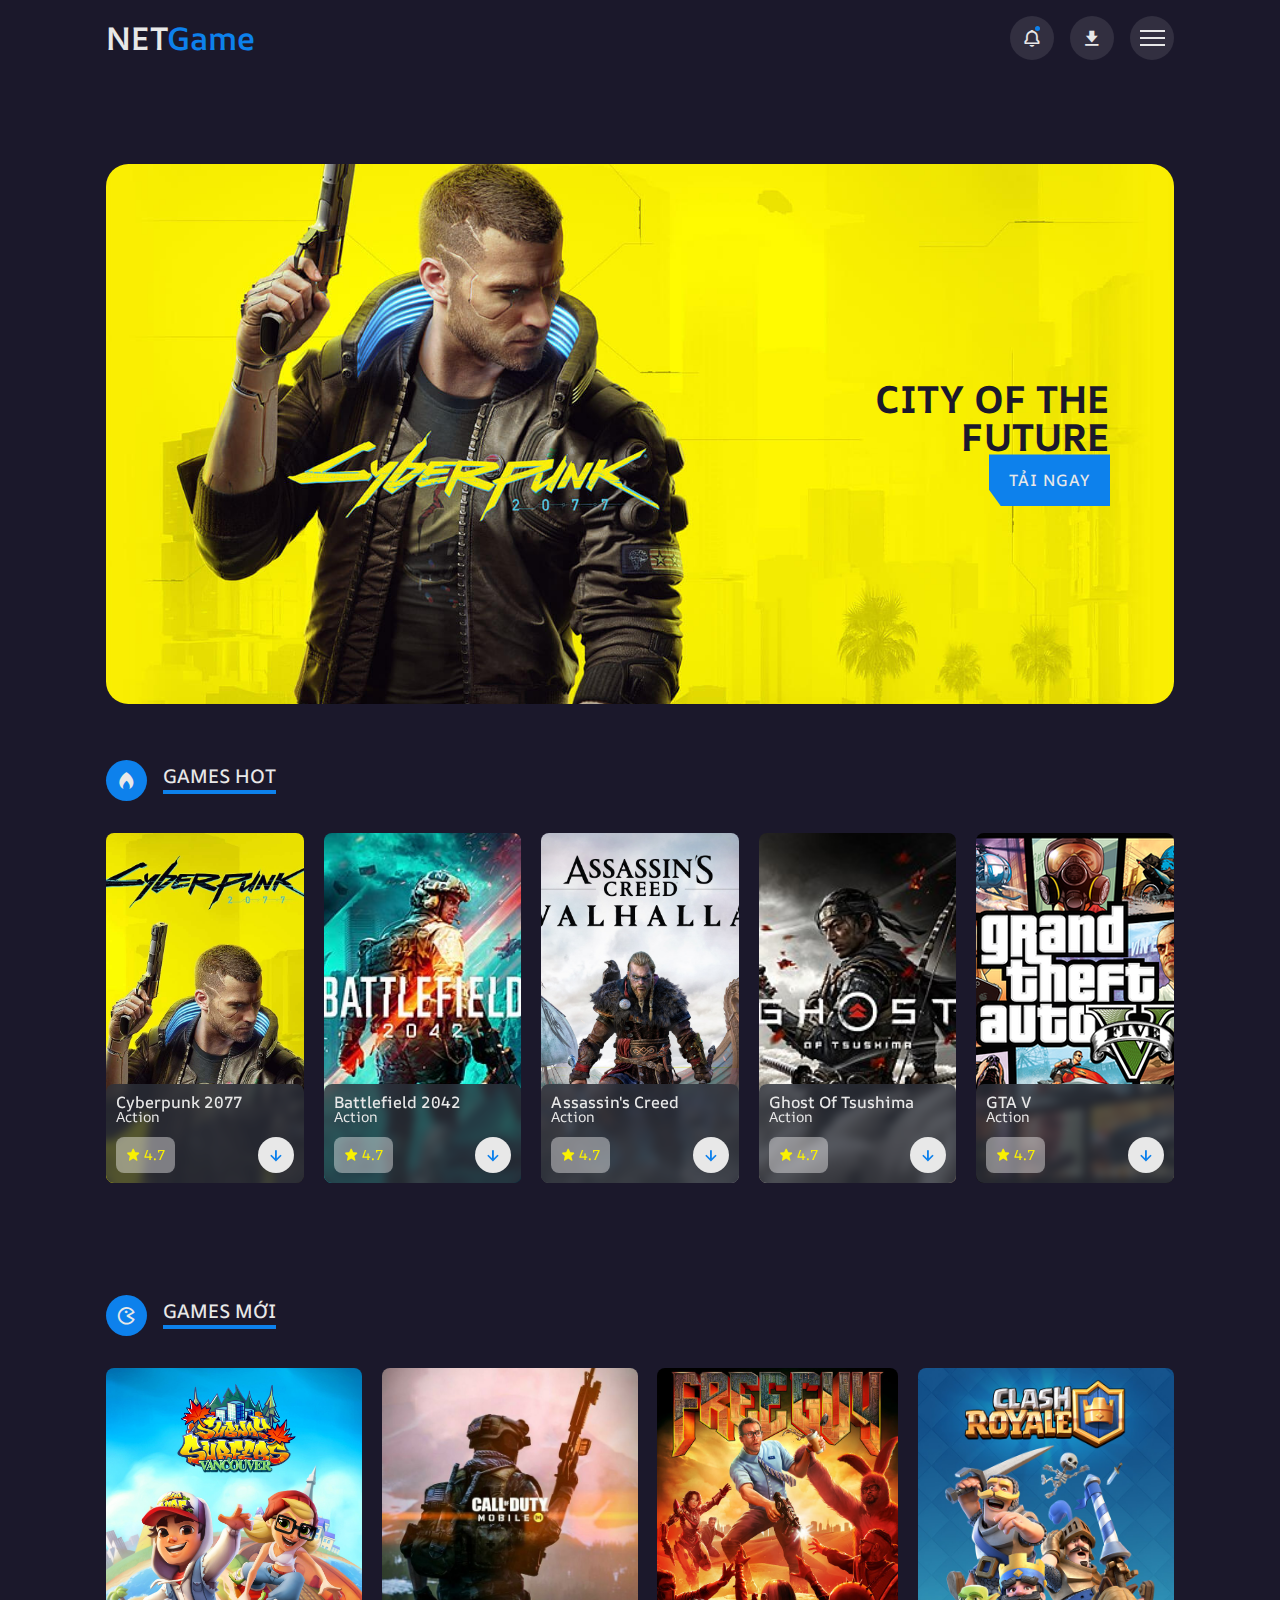
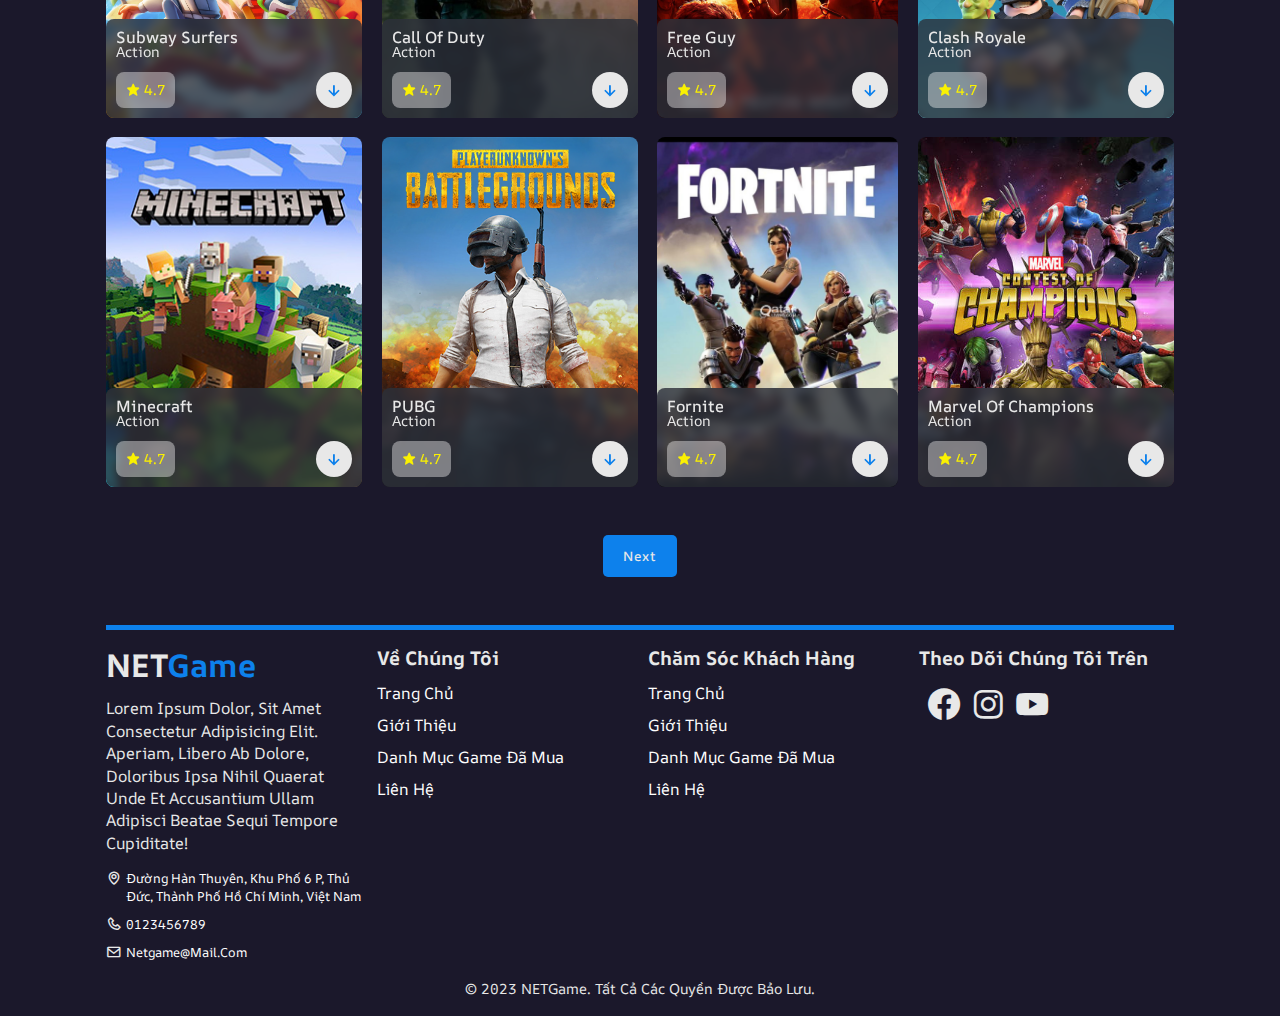
==== commit 86022f85: "add footer, update more" ====
--- a/index.html
+++ b/index.html
@@ -1,429 +1,463 @@
 <!DOCTYPE html>
 <html lang="vi">
-  <head>
-    <meta charset="UTF-8" />
-    <meta name="viewport" content="width=device-width, initial-scale=1.0" />
-    <!------------- TITLE --------------->
-    <title>NETGames</title>
-
-    <!------------- FAVICON  ------------->
-    <link rel="shortcut icon" href="./img/favicon.png" type="image/x-icon" />
-
-    <!------------- BOX ICON ------------->
-    <link
-      href="https://unpkg.com/boxicons@2.1.4/css/boxicons.min.css"
-      rel="stylesheet"
-    />
-
-    <!------------- RESET CSS ------------->
-    <link rel="stylesheet" href="./style/reset.css" />
-
-    <!------------- STYLE --------------->
-    <link rel="stylesheet" href="./style/style.css" />
-    <!-- SWIPER -->
-    <link rel="stylesheet" href="./style/swiper-bundle.min.css" />
-  </head>
-
-  <body>
-    <!-------------start HEADER --------------->
-    <div class="progress">
-        <div class="progress-bar" id="scroll-bar">
-            
-        </div>
-    </div>
-    <header>
-      <nav class="nav container">
-        <!-- LOGO -->
-        <a href="index.html" class="logo">NET<span>Games</span></a>
-
-        <!-- NAV ICON -->
-        <div class="nav-icon">
-          <i class="bx bx-bell bx-tada" id="bell-icon"><span></span></i>
-          <i class="bx bxs-download"></i>
-          <div class="menu-icon">
-            <div class="line1"></div>
-            <div class="line2"></div>
-            <div class="line3"></div>
-          </div>
-        </div>
-
-        <!-- MENU -->
-        <div class="menu">
-          <img src="./img/menu.png" alt="" />
-
-          <ul class="navbar">
-            <li><a href="#!">Home</a></li>
-            <li><a href="#home">Trending</a></li>
-            <li><a href="#new">New Games</a></li>
-            <li><a href="#action">Action Games</a></li>
-            <li><a href="#contact">Contact</a></li>
-          </ul>
-        </div>
-
-        <div class="noti">
-          <div class="noti_box">
-            <i class="bx bxs-check-circle"></i>
-            <p>Chuc mung, ban da tai game thanh cong</p>
-          </div>
-          <div class="noti_box noti_box--color">
-            <i class="bx bxs-x-circle"></i>
-            <p>Khong the thay doi</p>
-          </div>
-        </div>
-      </nav>
-    </header>
-    <!-------------end HEADER --------------->
-
-    <!-------------start HOME SECTION --------------->
-    <section class="home container" id="home">
-      <img src="img/home.png" alt="" />
-
-      <div class="home_text">
-        <h1>
-          CITY OF THE <br />
-          FUTURE
-        </h1>
-        <a href="#!" class="btn">Available Now</a>
-      </div>
-    </section>
-    <!-------------end HOME SECTION --------------->
-
-    <!-------------start TRENDING SECTIOIN --------------->
-    <section class="trending container" id="trending">
-      <!-- HEADING -->
-      <div class="heading">
-        <i class="bx bxs-flame"></i>
-        <h2>Trending Games</h2>
-      </div>
-
-      <!-- CONTENT -->
-      <div class="trending_content swiper">
-        <div class="swiper-wrapper">
-          <!-- SLIDE 1 -->
-          <div class="swiper-slide">
-            <div class="box">
-              <img src="img/trending1.webp" alt="" />
-              <div class="box_text">
-                <h2>Cyberpunk 2077</h2>
-                <h3>Action</h3>
-                <div class="rating-download">
-                  <div class="rating">
-                    <i class="bx bxs-star"></i>
-                    <span>4.7</span>
-                  </div>
-                  <a href="#" class="box-btn"
-                    ><i class="bx bx-down-arrow-alt"></i
-                  ></a>
-                </div>
-              </div>
-            </div>
-          </div>
-
-          <!-- SLIDE 2 -->
-          <div class="swiper-slide">
-            <div class="box">
-              <img src="img/trending2.jpg" alt="" />
-              <div class="box_text">
-                <h2>Battlefield 2042</h2>
-                <h3>Action</h3>
-                <div class="rating-download">
-                  <div class="rating">
-                    <i class="bx bxs-star"></i>
-                    <span>4.7</span>
-                  </div>
-                  <a href="#" class="box-btn"
-                    ><i class="bx bx-down-arrow-alt"></i
-                  ></a>
-                </div>
-              </div>
-            </div>
-          </div>
-
-          <!-- SLIDE 3 -->
-          <div class="swiper-slide">
-            <div class="box">
-              <img src="img/trending3.jpg" alt="" />
-              <div class="box_text">
-                <h2>Assassin's Creed</h2>
-                <h3>Action</h3>
-                <div class="rating-download">
-                  <div class="rating">
-                    <i class="bx bxs-star"></i>
-                    <span>4.7</span>
-                  </div>
-                  <a href="#" class="box-btn"
-                    ><i class="bx bx-down-arrow-alt"></i
-                  ></a>
-                </div>
-              </div>
-            </div>
-          </div>
-
-          <!-- SLIDE 4 -->
-          <div class="swiper-slide">
-            <div class="box">
-              <img src="img/trending4.jpg" alt="" />
-              <div class="box_text">
-                <h2>Ghost of Tsushima</h2>
-                <h3>Action</h3>
-                <div class="rating-download">
-                  <div class="rating">
-                    <i class="bx bxs-star"></i>
-                    <span>4.7</span>
-                  </div>
-                  <a href="#" class="box-btn"
-                    ><i class="bx bx-down-arrow-alt"></i
-                  ></a>
-                </div>
-              </div>
-            </div>
-          </div>
-
-          <!-- SLIDE 5 -->
-          <div class="swiper-slide">
-            <div class="box">
-              <img src="img/trending5.png" alt="" />
-              <div class="box_text">
-                <h2>GTA V</h2>
-                <h3>Action</h3>
-                <div class="rating-download">
-                  <div class="rating">
-                    <i class="bx bxs-star"></i>
-                    <span>4.7</span>
-                  </div>
-                  <a href="#" class="box-btn"
-                    ><i class="bx bx-down-arrow-alt"></i
-                  ></a>
-                </div>
-              </div>
-            </div>
-          </div>
-
-          <!-- SLIDE 6 -->
-          <div class="swiper-slide">
-            <div class="box">
-              <img src="img/trending6.jpg" alt="" />
-              <div class="box_text">
-                <h2>Dying Light 2</h2>
-                <h3>Action</h3>
-                <div class="rating-download">
-                  <div class="rating">
-                    <i class="bx bxs-star"></i>
-                    <span>4.7</span>
-                  </div>
-                  <a href="#" class="box-btn"
-                    ><i class="bx bx-down-arrow-alt"></i
-                  ></a>
-                </div>
-              </div>
-            </div>
-          </div>
-
-          <!-- SLIDE 7 -->
-          <div class="swiper-slide">
-            <div class="box">
-              <img src="img/trending7.png" alt="" />
-              <div class="box_text">
-                <h2>Halo Infinite</h2>
-                <h3>Action</h3>
-                <div class="rating-download">
-                  <div class="rating">
-                    <i class="bx bxs-star"></i>
-                    <span>4.7</span>
-                  </div>
-                  <a href="#" class="box-btn"
-                    ><i class="bx bx-down-arrow-alt"></i
-                  ></a>
-                </div>
-              </div>
-            </div>
-          </div>
-
-          <!-- SLIDE 8 -->
-          <div class="swiper-slide">
-            <div class="box">
-              <img src="img/trending8.png" alt="" />
-              <div class="box_text">
-                <h2>Resident Evil Village</h2>
-                <h3>Action</h3>
-                <div class="rating-download">
-                  <div class="rating">
-                    <i class="bx bxs-star"></i>
-                    <span>4.7</span>
-                  </div>
-                  <a href="#" class="box-btn"
-                    ><i class="bx bx-down-arrow-alt"></i
-                  ></a>
-                </div>
-              </div>
-            </div>
-          </div>
-        </div>
-      </div>
-    </section>
-
-    <!-------------end TRENDING SECTIOIN --------------->
-    <!-------------start NEW GAMES SECTION --------------->
-    <section class="new container" id="new">
-      <div class="heading">
-        <i class="bx bx-game"></i>
-        <h2>New Games</h2>
-      </div>
-      <!-- Content -->
-      <div class="new-content">
-        <!-- Box 1 -->
-        <div class="box">
-          <img src="img/new1.jpg" alt="" />
-          <div class="box_text">
-            <h2>Subway Surfers</h2>
-            <h3>Action</h3>
-            <div class="rating-download">
-              <div class="rating">
-                <i class="bx bxs-star"></i>
-                <span>4.7</span>
-              </div>
-              <a href="download.html" class="box-btn"
-                ><i class="bx bx-down-arrow-alt"></i
-              ></a>
-            </div>
-          </div>
-        </div>
-        <!-- Box 2 -->
-        <div class="box">
-          <img src="img/new2.jpg" alt="" />
-          <div class="box_text">
-            <h2>Call of Duty</h2>
-            <h3>Action</h3>
-            <div class="rating-download">
-              <div class="rating">
-                <i class="bx bxs-star"></i>
-                <span>4.7</span>
-              </div>
-              <a href="#" class="box-btn"
-                ><i class="bx bx-down-arrow-alt"></i
-              ></a>
-            </div>
-          </div>
-        </div>
-        <!-- Box 3 -->
-        <div class="box">
-          <img src="img/new3.jpg" alt="" />
-          <div class="box_text">
-            <h2>Free Guy</h2>
-            <h3>Action</h3>
-            <div class="rating-download">
-              <div class="rating">
-                <i class="bx bxs-star"></i>
-                <span>4.7</span>
-              </div>
-              <a href="#" class="box-btn"
-                ><i class="bx bx-down-arrow-alt"></i
-              ></a>
-            </div>
-          </div>
-        </div>
-        <!-- Box 4 -->
-        <div class="box">
-          <img src="img/new4.jpg" alt="" />
-          <div class="box_text">
-            <h2>Clash Royale</h2>
-            <h3>Action</h3>
-            <div class="rating-download">
-              <div class="rating">
-                <i class="bx bxs-star"></i>
-                <span>4.7</span>
-              </div>
-              <a href="#" class="box-btn"
-                ><i class="bx bx-down-arrow-alt"></i
-              ></a>
-            </div>
-          </div>
-        </div>
-        <!-- Box 5 -->
-        <div class="box">
-          <img src="img/new5.png" alt="" />
-          <div class="box_text">
-            <h2>Minecraft</h2>
-            <h3>Action</h3>
-            <div class="rating-download">
-              <div class="rating">
-                <i class="bx bxs-star"></i>
-                <span>4.7</span>
-              </div>
-              <a href="#" class="box-btn"
-                ><i class="bx bx-down-arrow-alt"></i
-              ></a>
-            </div>
-          </div>
-        </div>
-        <!-- Box 6 -->
-        <div class="box">
-          <img src="img/new6.png" alt="" />
-          <div class="box_text">
-            <h2>PUBG</h2>
-            <h3>Action</h3>
-            <div class="rating-download">
-              <div class="rating">
-                <i class="bx bxs-star"></i>
-                <span>4.7</span>
-              </div>
-              <a href="#" class="box-btn"
-                ><i class="bx bx-down-arrow-alt"></i
-              ></a>
-            </div>
-          </div>
-        </div>
-        <!-- Box 7 -->
-        <div class="box">
-          <img src="img/new7.png" alt="" />
-          <div class="box_text">
-            <h2>Fornite</h2>
-            <h3>Action</h3>
-            <div class="rating-download">
-              <div class="rating">
-                <i class="bx bxs-star"></i>
-                <span>4.7</span>
-              </div>
-              <a href="#" class="box-btn"
-                ><i class="bx bx-down-arrow-alt"></i
-              ></a>
-            </div>
-          </div>
-        </div>
-        <!-- Box 8 -->
-        <div class="box">
-          <img src="img/new8.jpg" alt="" />
-          <div class="box_text">
-            <h2>Marvel of Champions</h2>
-            <h3>Action</h3>
-            <div class="rating-download">
-              <div class="rating">
-                <i class="bx bxs-star"></i>
-                <span>4.7</span>
-              </div>
-              <a href="#" class="box-btn"
-                ><i class="bx bx-down-arrow-alt"></i
-              ></a>
-            </div>
-          </div>
-        </div>
-      </div>
-      <div class="next-page">
-        <a href="">Next</a>
-      </div>
-    </section>
-    <div class="copyright container">
-      <a href="#" class="logo">Game <span>Store</span></a>
-      <p>&#169; VAILON All Right Reserved</p>
-    </div>
-    <!-------------start HEADER --------------->
-    <!-------------start HEADER --------------->
-    <!-------------start HEADER --------------->
-    <!-------------start HEADER --------------->
-    <!-------------start HEADER --------------->
-
-    <!------------- SCRIPT --------------->
-    <script src="./js/swiper-bundle.min.js"></script>
-    <script src="./js/main.js"></script>
-  </body>
-</html>
+
+<head>
+  <meta charset="UTF-8" />
+  <meta name="viewport" content="width=device-width, initial-scale=1.0" />
+  <!------------- TITLE --------------->
+  <title>NETGame</title>
+
+  <!------------- FAVICON  ------------->
+  <link rel="shortcut icon" href="./img/favicon.png" type="image/x-icon" />
+
+  <!------------- BOX ICON ------------->
+  <link href="https://unpkg.com/boxicons@2.1.4/css/boxicons.min.css" rel="stylesheet" />
+
+  <!------------- RESET CSS ------------->
+  <link rel="stylesheet" href="./style/reset.css" />
+
+  <!------------- STYLE --------------->
+  <link rel="stylesheet" href="./style/main.css" />
+  <!-- SWIPER -->
+  <link rel="stylesheet" href="./style/swiper-bundle.min.css" />
+</head>
+
+<body>
+  <!-- PROGRESS BAR (custom scroll-bar) -->
+  <div class="progress">
+    <div class="progress-bar" id="scroll-bar">
+
+    </div>
+  </div>
+
+  <!-------------start HEADER --------------->
+  <header>
+    <nav class="nav container">
+      <!-- LOGO -->
+      <a href="index.html" class="logo">NET<span>Game</span></a>
+
+      <!-- NAV ICON -->
+      <div class="nav-icon">
+        <i class="bx bx-bell bx-tada" id="bell-icon"><span></span></i>
+        <i class="bx bxs-download"></i>
+        <div class="menu-icon">
+          <div class="line1"></div>
+          <div class="line2"></div>
+          <div class="line3"></div>
+        </div>
+      </div>
+
+      <!-- MENU -->
+      <div class="menu">
+        <img src="./img/menu.png" alt="" />
+
+        <ul class="navbar">
+          <li><a href="#!">Home</a></li>
+          <li><a href="#home">Trending</a></li>
+          <li><a href="#new">New Games</a></li>
+          <li><a href="#action">Action Games</a></li>
+          <li><a href="#contact">Contact</a></li>
+        </ul>
+      </div>
+
+      <div class="noti">
+        <div class="noti_box">
+          <i class="bx bxs-check-circle"></i>
+          <p>Chuc mung, ban da tai game thanh cong</p>
+        </div>
+        <div class="noti_box noti_box--color">
+          <i class="bx bxs-x-circle"></i>
+          <p>Khong the thay doi</p>
+        </div>
+      </div>
+    </nav>
+  </header>
+  <!-------------end HEADER --------------->
+
+  <!-------------start HOME SECTION --------------->
+  <section class="home container" id="home">
+    <img src="img/home.png" alt="" />
+
+    <div class="home_text">
+      <h1>
+        CITY OF THE <br />
+        FUTURE
+      </h1>
+      <a href="#!" class="btn">Tải ngay</a>
+    </div>
+  </section>
+  <!-------------end HOME SECTION --------------->
+
+  <!-------------start TRENDING SECTIOIN --------------->
+  <section class="trending container" id="trending">
+    <!-- HEADING -->
+    <div class="heading">
+      <i class="bx bxs-flame"></i>
+      <h2>GAMES HOT</h2>
+    </div>
+
+    <!-- CONTENT -->
+    <div class="trending_content swiper">
+      <div class="swiper-wrapper">
+        <!-- SLIDE 1 -->
+        <div class="swiper-slide">
+          <div class="box">
+            <img src="img/trending1.webp" alt="" />
+            <div class="box_text">
+              <h2>Cyberpunk 2077</h2>
+              <h3>Action</h3>
+              <div class="rating-download">
+                <div class="rating">
+                  <i class="bx bxs-star"></i>
+                  <span>4.7</span>
+                </div>
+                <a href="#" class="box-btn"><i class="bx bx-down-arrow-alt"></i></a>
+              </div>
+            </div>
+          </div>
+        </div>
+
+        <!-- SLIDE 2 -->
+        <div class="swiper-slide">
+          <div class="box">
+            <img src="img/trending2.jpg" alt="" />
+            <div class="box_text">
+              <h2>Battlefield 2042</h2>
+              <h3>Action</h3>
+              <div class="rating-download">
+                <div class="rating">
+                  <i class="bx bxs-star"></i>
+                  <span>4.7</span>
+                </div>
+                <a href="#" class="box-btn"><i class="bx bx-down-arrow-alt"></i></a>
+              </div>
+            </div>
+          </div>
+        </div>
+
+        <!-- SLIDE 3 -->
+        <div class="swiper-slide">
+          <div class="box">
+            <img src="img/trending3.jpg" alt="" />
+            <div class="box_text">
+              <h2>Assassin's Creed</h2>
+              <h3>Action</h3>
+              <div class="rating-download">
+                <div class="rating">
+                  <i class="bx bxs-star"></i>
+                  <span>4.7</span>
+                </div>
+                <a href="#" class="box-btn"><i class="bx bx-down-arrow-alt"></i></a>
+              </div>
+            </div>
+          </div>
+        </div>
+
+        <!-- SLIDE 4 -->
+        <div class="swiper-slide">
+          <div class="box">
+            <img src="img/trending4.jpg" alt="" />
+            <div class="box_text">
+              <h2>Ghost of Tsushima</h2>
+              <h3>Action</h3>
+              <div class="rating-download">
+                <div class="rating">
+                  <i class="bx bxs-star"></i>
+                  <span>4.7</span>
+                </div>
+                <a href="#" class="box-btn"><i class="bx bx-down-arrow-alt"></i></a>
+              </div>
+            </div>
+          </div>
+        </div>
+
+        <!-- SLIDE 5 -->
+        <div class="swiper-slide">
+          <div class="box">
+            <img src="img/trending5.png" alt="" />
+            <div class="box_text">
+              <h2>GTA V</h2>
+              <h3>Action</h3>
+              <div class="rating-download">
+                <div class="rating">
+                  <i class="bx bxs-star"></i>
+                  <span>4.7</span>
+                </div>
+                <a href="#" class="box-btn"><i class="bx bx-down-arrow-alt"></i></a>
+              </div>
+            </div>
+          </div>
+        </div>
+
+        <!-- SLIDE 6 -->
+        <div class="swiper-slide">
+          <div class="box">
+            <img src="img/trending6.jpg" alt="" />
+            <div class="box_text">
+              <h2>Dying Light 2</h2>
+              <h3>Action</h3>
+              <div class="rating-download">
+                <div class="rating">
+                  <i class="bx bxs-star"></i>
+                  <span>4.7</span>
+                </div>
+                <a href="#" class="box-btn"><i class="bx bx-down-arrow-alt"></i></a>
+              </div>
+            </div>
+          </div>
+        </div>
+
+        <!-- SLIDE 7 -->
+        <div class="swiper-slide">
+          <div class="box">
+            <img src="img/trending7.png" alt="" />
+            <div class="box_text">
+              <h2>Halo Infinite</h2>
+              <h3>Action</h3>
+              <div class="rating-download">
+                <div class="rating">
+                  <i class="bx bxs-star"></i>
+                  <span>4.7</span>
+                </div>
+                <a href="#" class="box-btn"><i class="bx bx-down-arrow-alt"></i></a>
+              </div>
+            </div>
+          </div>
+        </div>
+
+        <!-- SLIDE 8 -->
+        <div class="swiper-slide">
+          <div class="box">
+            <img src="img/trending8.png" alt="" />
+            <div class="box_text">
+              <h2>Resident Evil Village</h2>
+              <h3>Action</h3>
+              <div class="rating-download">
+                <div class="rating">
+                  <i class="bx bxs-star"></i>
+                  <span>4.7</span>
+                </div>
+                <a href="#" class="box-btn"><i class="bx bx-down-arrow-alt"></i></a>
+              </div>
+            </div>
+          </div>
+        </div>
+      </div>
+    </div>
+  </section>
+  <!-------------end TRENDING SECTIOIN --------------->
+
+  <!-------------start NEW GAMES SECTION --------------->
+  <section class="new container" id="new">
+    <div class="heading">
+      <i class="bx bx-game"></i>
+      <h2>GAMES MỚI</h2>
+    </div>
+    <!-- Content -->
+    <div class="new-content">
+      <!-- Box 1 -->
+      <div class="box">
+        <img src="img/new1.jpg" alt="" />
+        <div class="box_text">
+          <h2>Subway Surfers</h2>
+          <h3>Action</h3>
+          <div class="rating-download">
+            <div class="rating">
+              <i class="bx bxs-star"></i>
+              <span>4.7</span>
+            </div>
+            <a href="download.html" class="box-btn"><i class="bx bx-down-arrow-alt"></i></a>
+          </div>
+        </div>
+      </div>
+
+      <!-- Box 2 -->
+      <div class="box">
+        <img src="img/new2.jpg" alt="" />
+        <div class="box_text">
+          <h2>Call of Duty</h2>
+          <h3>Action</h3>
+          <div class="rating-download">
+            <div class="rating">
+              <i class="bx bxs-star"></i>
+              <span>4.7</span>
+            </div>
+            <a href="#" class="box-btn"><i class="bx bx-down-arrow-alt"></i></a>
+          </div>
+        </div>
+      </div>
+
+      <!-- Box 3 -->
+      <div class="box">
+        <img src="img/new3.jpg" alt="" />
+        <div class="box_text">
+          <h2>Free Guy</h2>
+          <h3>Action</h3>
+          <div class="rating-download">
+            <div class="rating">
+              <i class="bx bxs-star"></i>
+              <span>4.7</span>
+            </div>
+            <a href="#" class="box-btn"><i class="bx bx-down-arrow-alt"></i></a>
+          </div>
+        </div>
+      </div>
+
+      <!-- Box 4 -->
+      <div class="box">
+        <img src="img/new4.jpg" alt="" />
+        <div class="box_text">
+          <h2>Clash Royale</h2>
+          <h3>Action</h3>
+          <div class="rating-download">
+            <div class="rating">
+              <i class="bx bxs-star"></i>
+              <span>4.7</span>
+            </div>
+            <a href="#" class="box-btn"><i class="bx bx-down-arrow-alt"></i></a>
+          </div>
+        </div>
+      </div>
+
+      <!-- Box 5 -->
+      <div class="box">
+        <img src="img/new5.png" alt="" />
+        <div class="box_text">
+          <h2>Minecraft</h2>
+          <h3>Action</h3>
+          <div class="rating-download">
+            <div class="rating">
+              <i class="bx bxs-star"></i>
+              <span>4.7</span>
+            </div>
+            <a href="#" class="box-btn"><i class="bx bx-down-arrow-alt"></i></a>
+          </div>
+        </div>
+      </div>
+
+      <!-- Box 6 -->
+      <div class="box">
+        <img src="img/new6.png" alt="" />
+        <div class="box_text">
+          <h2>PUBG</h2>
+          <h3>Action</h3>
+          <div class="rating-download">
+            <div class="rating">
+              <i class="bx bxs-star"></i>
+              <span>4.7</span>
+            </div>
+            <a href="#" class="box-btn"><i class="bx bx-down-arrow-alt"></i></a>
+          </div>
+        </div>
+      </div>
+
+      <!-- Box 7 -->
+      <div class="box">
+        <img src="img/new7.png" alt="" />
+        <div class="box_text">
+          <h2>Fornite</h2>
+          <h3>Action</h3>
+          <div class="rating-download">
+            <div class="rating">
+              <i class="bx bxs-star"></i>
+              <span>4.7</span>
+            </div>
+            <a href="#" class="box-btn"><i class="bx bx-down-arrow-alt"></i></a>
+          </div>
+        </div>
+      </div>
+
+      <!-- Box 8 -->
+      <div class="box">
+        <img src="img/new8.jpg" alt="" />
+        <div class="box_text">
+          <h2>Marvel of Champions</h2>
+          <h3>Action</h3>
+          <div class="rating-download">
+            <div class="rating">
+              <i class="bx bxs-star"></i>
+              <span>4.7</span>
+            </div>
+            <a href="#" class="box-btn"><i class="bx bx-down-arrow-alt"></i></a>
+          </div>
+        </div>
+      </div>
+    </div>
+
+    <div class="next-page">
+      <button>next</button>
+    </div>
+  </section>
+  <!-------------end NEW GAMES SECTION --------------->
+
+  <!-------------start FOOOTER --------------->
+  <footer class="footer container">
+    <div class="footer_box">
+      <div class="footer_box_item">
+        <h3 class="item_title">NET<span>Game</span></h3>
+        <p>Lorem ipsum dolor, sit amet consectetur adipisicing elit. Aperiam, libero ab dolore, doloribus ipsa nihil
+          quaerat unde et accusantium ullam adipisci beatae sequi tempore cupiditate!</p>
+
+        <div class="contact">
+          <div class="contact-box">
+            <i class='bx bx-map'></i>
+            <a href="https://maps.app.goo.gl/zVpeZQRVPwacvRF58">Đường Hàn Thuyên, khu phố 6 P, Thủ Đức, Thành phố Hồ Chí
+              Minh, Việt Nam</a>
+          </div>
+
+          <div class="contact-box">
+            <i class='bx bx-phone'></i>
+            <a href="tel:+0123456789">0123456789</a>
+          </div>
+
+          <div class="contact-box">
+            <i class='bx bx-envelope'></i>
+            <a href="mailto:netgame@mail.com">netgame@mail.com</a>
+          </div>
+        </div>
+      </div>
+
+      <div class="footer_box_item">
+        <h3>về chúng tôi</h3>
+        <ul>
+          <li><a href="#!">trang chủ</a></li>
+          <li><a href="#!">giới thiệu</a></li>
+          <li><a href="#!">danh mục game đã mua</a></li>
+          <li><a href="#!">liên hệ</a></li>
+        </ul>
+      </div>
+
+      <div class="footer_box_item">
+        <h3>chăm sóc khách hàng</h3>
+        <ul>
+          <li><a href="#!">trang chủ</a></li>
+          <li><a href="#!">giới thiệu</a></li>
+          <li><a href="#!">danh mục game đã mua</a></li>
+          <li><a href="#!">liên hệ</a></li>
+        </ul>
+      </div>
+
+      <div class="footer_box_item">
+        <h3>theo dõi chúng tôi trên</h3>
+        <div class="contact-icon">
+          <i class='bx bxl-facebook-circle'></i>
+          <i class='bx bxl-instagram'></i>
+          <i class='bx bxl-youtube'></i>
+        </div>
+      </div>
+    </div>
+
+    <!-- COPYRIGHT -->
+    <div class="footer_copyright">
+      <p>&#169; 2023 NETGame. Tất cả các quyền được bảo lưu.</p>
+    </div>
+  </footer>
+  <!-------------end FOOTER --------------->
+
+
+  <!------------- SCRIPT --------------->
+  <script src="./js/swiper-bundle.min.js"></script>
+  <script src="./js/main.js"></script>
+</body>
+
+</html>--- a/style/main.css
+++ b/style/main.css
@@ -0,0 +1,716 @@
+/*------------------------- FONT -------------------------*/
+@import url('https://fonts.googleapis.com/css2?family=AR+One+Sans:wght@400;500;600;700&display=swap');
+
+
+/*------------------------- VARIBLES -------------------------*/
+:root {
+  --main-color    : #0d81ec;
+  --dark-color    : #1b182b;
+  --light-color   : #322f40;
+  --text-color    : hsl(0, 0%, 91%);
+  --border-primary: 1px solid var(--main-color)
+}
+
+/*------------------------- ALL ELEMENTS -------------------------*/
+* {
+  font-family    : 'AR One Sans', sans-serif;
+  margin         : 0;
+  padding        : 0;
+  box-sizing     : border-box;
+  outline        : none;
+  border         : none;
+  text-decoration: none;
+  text-transform : capitalize;
+  transition     : all 0.2s linear;
+  transition     : width none;
+}
+
+html {
+  overflow-x        : hidden;
+  scroll-padding-top: 5rem;
+  scroll-behavior   : smooth;
+}
+
+/* SELECTION (when user select text) */
+::selection {
+  color     : var(--text-color);
+  background: var(--main-color);
+}
+
+/* IMAGE */
+img {
+  width: 100%;
+}
+
+body {
+  color     : var(--text-color);
+  background: var(--dark-color);
+}
+
+/* SECTION */
+section {
+  padding: 4rem 0 3rem;
+}
+
+/*------------------------- CONTAINER -------------------------*/
+.container {
+  max-width: 66.75rem;
+  margin   : auto;
+  width    : 100%;
+}
+
+/*------------------------- HEADER -------------------------*/
+.header {
+  position  : fixed;
+  top       : 0;
+  left      : 0;
+  width     : 100%;
+  background: var(--dark-color);
+  z-index   : 100;
+}
+
+/*------------------------- NAV -------------------------*/
+.nav {
+  display        : flex;
+  align-items    : center;
+  justify-content: center;
+  padding        : 1rem 0;
+}
+
+/* LOGO */
+.logo {
+  font-size     : 2rem;
+  font-weight   : 600;
+  color         : var(--text-color);
+  text-transform: uppercase;
+  margin        : 0 auto 0 0;
+}
+
+.logo span {
+  color    : var(--main-color);
+  font-size: 2rem;
+}
+
+/* NAV ICONS */
+.nav-icon {
+  display    : flex;
+  align-items: center;
+  column-gap : 1rem;
+}
+
+.nav-icon .bx {
+  font-size       : 20px;
+  height          : 44px;
+  width           : 44px;
+  display         : grid;
+  place-items     : center;
+  color           : var(--text-color);
+  background-color: var(--light-color);
+  border-radius   : 50%;
+  cursor          : pointer;
+}
+
+#bell-icon {
+  position: relative;
+}
+
+/* The dot icon when user have notification */
+#bell-icon span {
+  content   : "";
+  position  : absolute;
+  background: var(--main-color);
+
+  width : 5px;
+  height: 5px;
+  top   : 10px;
+  right : 14px;
+
+  border-radius: 50%;
+}
+
+/* MENU ICON */
+.menu-icon {
+  display        : flex;
+  flex-direction : column;
+  align-items    : center;
+  justify-content: center;
+  row-gap        : 5px;
+  height         : 44px;
+  width          : 44px;
+  border-radius  : 50%;
+  background     : var(--light-color);
+  cursor         : pointer;
+  z-index        : 200;
+  transition     : 0.3s;
+}
+
+.menu-icon div {
+  display   : block;
+  background: var(--text-color);
+  height    : 2px;
+  width     : 25px;
+  transition: 0.3s;
+}
+
+/* X translate when user click menu icon */
+.move .line1 {
+  transform: rotate(-45deg) translate(-5px, 5px);
+}
+
+.move .line2 {
+  opacity: 0;
+}
+
+.move .line3 {
+  transform: rotate(45deg) translate(-5px, -5px);
+}
+
+/* MENU */
+.menu {
+  position       : fixed;
+  left           : 0;
+  top            : 0;
+  width          : 100%;
+  height         : 100vh;
+  background     : rgba(0, 0, 14, 0.9);
+  z-index        : 106;
+  display        : flex;
+  align-items    : center;
+  justify-content: space-between;
+  transform      : 0.5s;
+  clip-path      : circle(0% at 100% 0%);
+}
+
+.menu.active {
+  clip-path: circle(144% at 100% 0%);
+}
+
+.menu img {
+  width: 700px;
+}
+
+.menu .navbar {
+  display      : grid;
+  row-gap      : 1rem;
+  text-align   : right;
+  padding-right: 2rem;
+}
+
+.menu .navbar a {
+  font-size  : 1.6rem;
+  font-weight: 500;
+  color      : var(--text-color);
+  transition : 0.2s;
+}
+
+.menu .navbar a:hover {
+  border-bottom: 4px solid var(--main-color);
+  font-size    : 1.8rem;
+}
+
+/* NOTIFICATION */
+.noti {
+  position     : absolute;
+  top          : 10%;
+  right        : 12rem;
+  background   : var(--light-color);
+  width        : 300px;
+  height       : 350px;
+  border-radius: 0.5rem;
+  padding      : 10px;
+
+  display       : flex;
+  flex-direction: column;
+  row-gap       : 1rem;
+
+  clip-path: circle(0% at 100% 0%);
+}
+
+.noti.active {
+  clip-path : circle(144% at 100% 0%);
+  transition: 0.3s;
+}
+
+.noti_box {
+  display      : flex;
+  align-items  : baseline;
+  column-gap   : 1rem;
+  border-radius: 0.5rem;
+  background   : var(--dark-color);
+  padding      : 10px;
+}
+
+.noti_box .bx {
+  color: #faf102;
+}
+
+.noti_box--color {
+  background: hsl(0, 0%, 100%, 0.4);
+}
+
+.noti_box--color .bx {
+  color: var(--main-color);
+}
+
+/*------------------------- HOME SECTION -------------------------*/
+.home {
+  position       : relative;
+  min-height     : 540px;
+  display        : flex;
+  align-items    : center;
+  justify-content: flex-end;
+  margin-top     : 5rem;
+}
+
+.home img {
+  position     : absolute;
+  width        : 100%;
+  height       : 100%;
+  object-fit   : cover;
+  border-radius: 1.4rem;
+  z-index      : -1;
+}
+
+.home_text {
+  padding-right: 4rem;
+  text-align   : right;
+}
+
+.home_text h1 {
+  font-size     : 2.4rem;
+  text-transform: uppercase;
+  color         : var(--dark-color);
+  margin-bottom : 1rem;
+}
+
+.btn {
+  background    : var(--main-color);
+  padding       : 15px 20px;
+  color         : var(--text-color);
+  text-transform: uppercase;
+  font-size     : 1rem;
+  font-weight   : 500;
+  letter-spacing: 1px;
+
+  clip-path: polygon(0 0, 100% 0%, 100% 100%, 10% 100%, 0% 68%);
+}
+
+.btn:hover {
+  background: var(--light-color);
+  transition: 0.3s all linear;
+}
+
+/*------------------------- TRENDING SECTION -------------------------*/
+/* HEADING */
+.heading {
+  display      : flex;
+  align-items  : center;
+  column-gap   : 1rem;
+  margin-bottom: 2rem;
+}
+
+.heading .bx {
+  font-size    : 1.313rem;
+  color        : var(--text-color);
+  background   : var(--main-color);
+  padding      : 10px;
+  border-radius: 5rem;
+}
+
+.heading h2 {
+  font-size     : 1.2rem;
+  font-weight   : 500;
+  padding-bottom: 4px;
+  border-bottom : 4px solid var(--main-color);
+}
+
+/* CONTENT */
+.box {
+  position     : relative;
+  width        : 100%;
+  height       : 350px;
+  border-radius: 0.5rem;
+}
+
+.box img {
+  width        : 100%;
+  height       : 100%;
+  object-fit   : cover;
+  border-radius: 0.5rem;
+}
+
+.box_text {
+  position       : absolute;
+  right          : 0;
+  left           : 0;
+  bottom         : 0;
+  padding        : 10px;
+  background     : hsl(227, 14%, 20%, 0.8);
+  backdrop-filter: blur(4px);
+  border-radius  : 0.5rem;
+}
+
+.box_text h2 {
+  font-size  : 1rem;
+  font-weight: 500;
+}
+
+.box_text h3 {
+  font-size    : 0.9rem;
+  font-weight  : 400;
+  margin-bottom: 0.8rem;
+}
+
+.rating-download {
+  display        : flex;
+  justify-content: space-between;
+}
+
+.rating {
+  display      : flex;
+  align-items  : center;
+  column-gap   : 4px;
+  background   : hsl(0, 0%, 100%, 0.4);
+  padding      : 4px 10px;
+  border-radius: 0.5rem;
+}
+
+.rating .bx,
+span {
+  color    : #faf102;
+  font-size: 0.9rem;
+}
+
+.box-btn .bx {
+  padding         : 8px;
+  background-color: var(--text-color);
+  border-radius   : 5rem;
+  color           : var(--main-color);
+  font-weight     : 400;
+  font-size       : 1.25rem;
+}
+
+.box-btn .bx:hover {
+  background-color: var(--dark-color);
+}
+
+/*------------------------- NEW GAME SECTION -------------------------*/
+.new-content {
+  display              : grid;
+  grid-template-columns: repeat(auto-fit, minmax(240px, auto));
+  gap                  : 1.2rem;
+}
+
+.next-page {
+  display        : flex;
+  justify-content: center;
+  align-items    : center;
+  margin-top     : 3rem;
+}
+
+.next-page button {
+  background   : var(--main-color);
+  padding      : 12px 20px;
+  border-radius: 5px;
+
+  color         : var(--text-color);
+  letter-spacing: 1px;
+  font-weight   : 500;
+
+  cursor: pointer;
+}
+
+.next-page button:hover {
+  background: var(--light-color);
+  transition: 0.3s all linear;
+}
+
+/*------------------------- FOOTER -------------------------*/
+.footer {
+  border-top : 5px solid var(--main-color);
+  padding-top: 1.2rem;
+}
+
+.footer_box {
+  display: flex;
+  gap    : 1rem;
+}
+
+.footer_box .item_title {
+  font-size: 2rem;
+}
+
+.footer_box .item_title span {
+  color    : var(--main-color);
+  font-size: 2rem;
+}
+
+.footer_box_item {
+  width: 25%;
+}
+
+.footer_box_item h3 {
+  margin-bottom   : 1rem;
+  font-size       : 1.2rem;
+  /* word-wrap    : break-word; */
+}
+
+.footer_box_item p {
+  font-size  : 1rem;
+  line-height: 1.4;
+}
+
+.footer_box_item li {
+  margin-top: 16px;
+}
+
+.footer_box_item a {
+  color     : #fff;
+  transition: all .3s ease;
+}
+
+.footer_box_item a:hover {
+  color       : var(--main-color);
+  padding-left: 8px;
+
+  border-left: 1px solid var(--main-color);
+}
+
+.footer_copyright {
+  display        : flex;
+  justify-content: center;
+  align-items    : center;
+  padding        : 20px;
+}
+
+.footer_copyright p {
+  font-size: 0.9rem;
+  color    : var(--text-color);
+}
+
+.contact {
+  margin-top: 1rem;
+}
+
+.contact-box {
+  display   : flex;
+  margin-top: 10px;
+}
+
+.contact-box a {
+  margin-left: 4px;
+  font-size  : 0.8rem;
+  line-height: 1.4;
+}
+
+.contact-box a:hover {
+  color: var(--main-color);
+}
+
+.contact-icon {
+  display  : flex;
+  font-size: 2.4rem;
+}
+
+.contact-icon .bx {
+  margin-left: 6px;
+}
+
+.contact-icon .bx:hover {
+  color : var(--main-color);
+  cursor: pointer;
+}
+
+/*------------------------- Display Block for default scroll bar -------------------------*/
+html::-webkit-scrollbar {
+  display: none;
+}
+
+/* Custom Scroll Bar */
+.progress {
+  position: fixed;
+  top     : 0;
+  left    : 0;
+  height  : 4px;
+  z-index : 300;
+  width   : 100%;
+}
+
+.progress-bar {
+  height    : 4px;
+  background: var(--main-color);
+  width     : 0%;
+}
+
+/*------------------------- Making Responsive -------------------------*/
+@media (max-width: 1080px) {
+  .container {
+    margin   : 0 auto;
+    max-width: 90%;
+  }
+
+  .nav {
+    padding: 10px 0;
+  }
+
+  .notification {
+    right: 4rem;
+  }
+
+  .menu img {
+    width: 500px;
+  }
+
+  section {
+    padding: 3rem 0 2rem;
+  }
+
+  .home {
+    min-height: 440px;
+    margin-top: 4rem !important;
+  }
+
+  .home img {
+    border-radius: 1rem;
+  }
+
+  .new-content {
+    grid-template-columns: repeat(auto-fit, minmax(200px, auto));
+  }
+
+  .footer_box .item_title {
+    font-size: 1rem;
+  }
+
+  .footer_box_item h3 {
+    font-size: 1rem;
+  }
+
+  .contact-icon {
+    flex-direction: column;
+  }
+
+  .contact-icon .bx {
+    margin-top: 8px;
+  }
+}
+
+@media (max-width: 774px) {
+  .notification {
+    right: 1rem;
+  }
+
+  .menu img {
+    width: 400px;
+  }
+
+  .home {
+    min-height: 300px;
+  }
+
+  .home-text h1 {
+    font-size: 2rem;
+  }
+
+  .btn {
+    background: var(--main-color);
+    padding   : 12px 17px;
+  }
+
+  .screenshots-content {
+    grid-template-columns: repeat(auto-fit, minmax(250px, auto));
+  }
+}
+
+@media (max-width: 560px) {
+  .menu img {
+    display: none;
+  }
+
+  .menu {
+    justify-content: flex-end;
+  }
+
+  .nav {
+    padding: 8px 0;
+  }
+
+  .nav-icons .bx,
+  .menu-icon {
+    height: 40px;
+    width : 40px;
+  }
+
+  .home {
+    min-height: 240px;
+  }
+
+  .home-text {
+    padding-right: 1rem;
+  }
+
+  p {
+    font-size: 0.875rem;
+  }
+
+  .download-links {
+    grid-template-columns: 1fr;
+  }
+}
+
+@media (max-width: 360px) {
+  .logo {
+    font-size: 1.2rem;
+  }
+
+  .navbar a {
+    font-size: 1.3rem;
+  }
+
+  .navbar a:hover {
+    font-size: 1.4rem;
+  }
+
+  .notification {
+    width: 270px;
+  }
+
+  .home {
+    min-height: 214px;
+  }
+
+  .home-text h1 {
+    font-size: 1.4px;
+  }
+
+  .heading .bx {
+    padding: 8px;
+  }
+
+  .heading h2 {
+    font-size: 1.1rem;
+  }
+
+  .box {
+    height: 420px;
+  }
+
+  .copyright {
+    flex-direction: column;
+    align-items   : center;
+    row-gap       : 1rem;
+  }
+
+  .copyright .logo {
+    margin: 0;
+  }
+
+  .about h2,
+  .screenshots h2 {
+    font-size: 1.2rem;
+  }
+}
+
+/*-------------------------  -------------------------*/
+/*-------------------------  -------------------------*/
+/*-------------------------  -------------------------*/